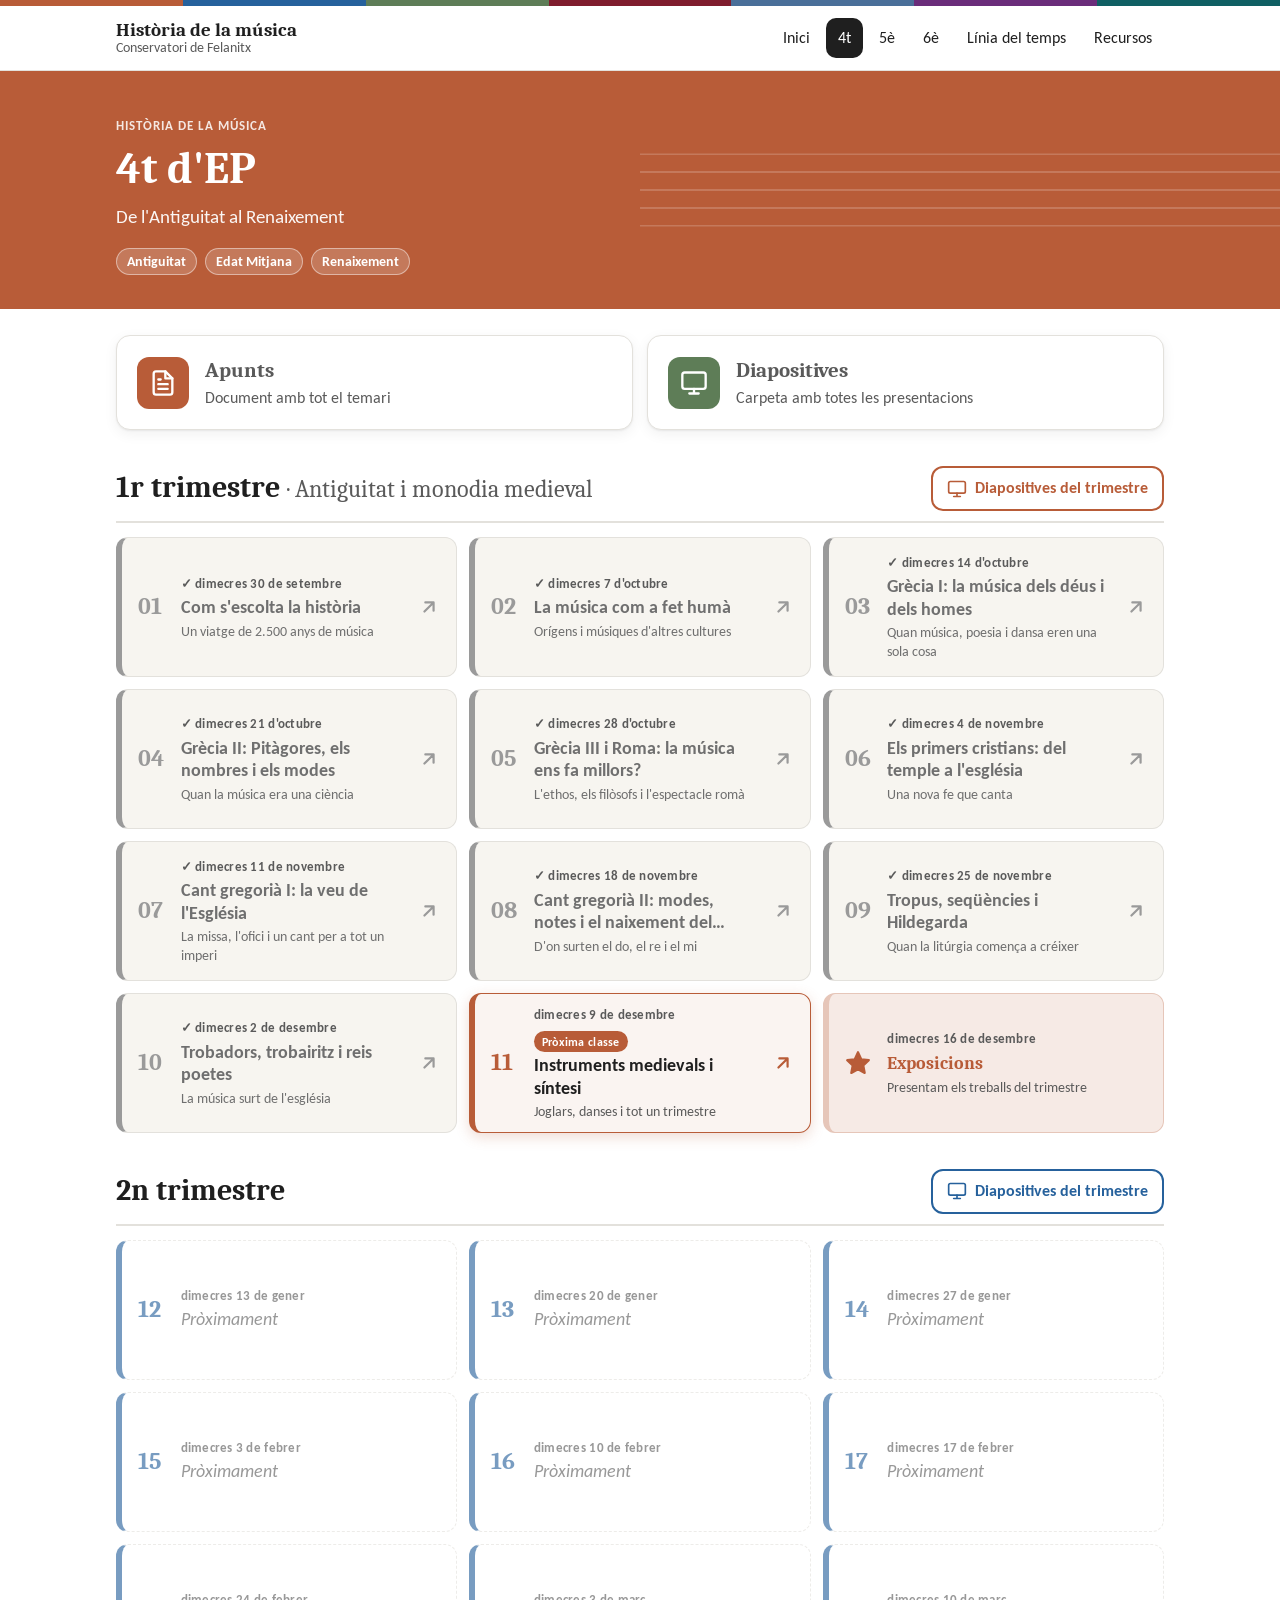
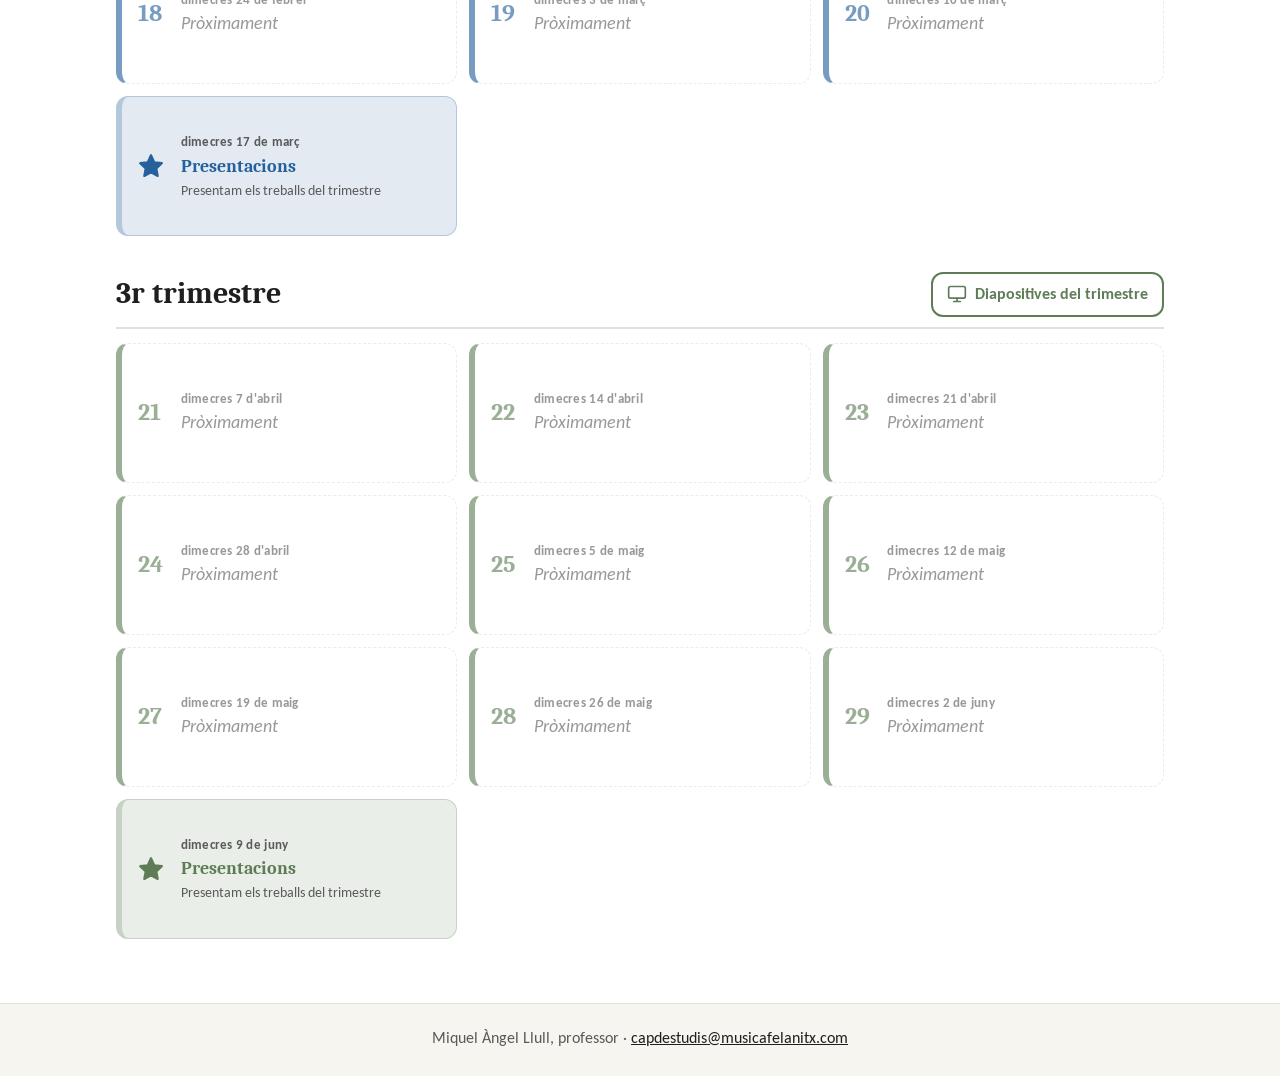
==== 4t.html @ e9e94ba5 "Botons de curs igual d'alts al mòbil i 4t amb anys Co-Authored-By: Claude Opus 5.5 <noreply@anthropi" ====
<!doctype html>
<html lang="ca">
<head>
  <meta charset="utf-8">
  <meta name="viewport" content="width=device-width, initial-scale=1">
  <title>4t · Història de la música</title>
  <meta name="description" content="Història de la música, 4t d'EP: de l'Antiguitat al Renaixement.">
  <link rel="icon" href="data:image/svg+xml,%3Csvg xmlns='http://www.w3.org/2000/svg' viewBox='0 0 100 100'%3E%3Ctext y='.9em' font-size='90'%3E%F0%9F%8E%BC%3C/text%3E%3C/svg%3E">
  <link rel="preconnect" href="https://fonts.googleapis.com">
  <link rel="preconnect" href="https://fonts.gstatic.com" crossorigin>
  <link href="https://fonts.googleapis.com/css2?family=Caladea:wght@400;700&family=Carlito:ital,wght@0,400;0,700;1,400&display=swap" rel="stylesheet">
  <link rel="stylesheet" href="css/estils.css?v=4">
  <script src="js/app.js?v=4" defer></script>
</head>
<body data-pagina="curs" data-curs="4t">

<main id="contingut">
  <section class="cap-curs" id="cap-curs" style="background:var(--introduccio)">
    <div class="contenidor"><h1>&nbsp;</h1></div>
  </section>
  <div class="contenidor" id="sessions-curs"><p class="buit">Carregant…</p></div>
</main>
<noscript><p class="contenidor">Cal activar JavaScript per veure aquesta pàgina.</p></noscript>
</body>
</html>
---- css/estils.css ----
/* ==========================================================
   Història de la música · Conservatori de Felanitx
   Full d'estils comú
   ========================================================== */

:root {
  /* Colors per període (els mateixos que a les presentacions) */
  --introduccio: #474747;   /* gris fosc */
  --antiguitat: #B85C38;    /* terracota */
  --edat-mitjana: #26619C;  /* blau lapislàtzuli */
  --renaixement: #5E7D57;   /* verd sàlvia (to fosc per llegibilitat) */
  --barroc: #7F1D2D;        /* granat */
  --classicisme: #4A6F99;   /* blau Wedgwood */
  --romanticisme: #6A2C7A;  /* porpra */
  --xx-xxi: #0F5F63;        /* verd petroli */

  /* Color de cada curs (el del seu primer període) */
  --curs-4t: var(--antiguitat);
  --curs-5e: var(--barroc);
  --curs-6e: var(--romanticisme);

  /* Base */
  --fons: #ffffff;
  --fons-suau: #f7f5f0;
  --text: #1f1f1f;
  --text-suau: #5a5a5a;
  --linia: #e3e1dc;
  --focus: #26619C;

  --serif: Cambria, Caladea, "Iowan Old Style", Georgia, serif;
  --sans: Calibri, Carlito, "Segoe UI", "Helvetica Neue", Arial, sans-serif;

  --radi: 14px;
  --ombra: 0 1px 2px rgba(0,0,0,.06), 0 4px 14px rgba(0,0,0,.06);
  --ample: 1080px;
}

*, *::before, *::after { box-sizing: border-box; }

html { -webkit-text-size-adjust: 100%; }

body {
  margin: 0;
  background: var(--fons);
  color: var(--text);
  font-family: var(--sans);
  font-size: 1.125rem;
  line-height: 1.55;
  display: flex;
  flex-direction: column;
  min-height: 100vh;
}

main { flex: 1; }

h1, h2, h3, .serif {
  font-family: var(--serif);
  font-weight: 700;
  line-height: 1.2;
  margin: 0 0 .5em;
}
h1 { font-size: clamp(1.9rem, 5vw, 2.8rem); }
h2 { font-size: clamp(1.45rem, 3.6vw, 1.9rem); }
h3 { font-size: 1.2rem; }

p { margin: 0 0 1em; }

a { color: var(--edat-mitjana); }
a:focus-visible, button:focus-visible {
  outline: 3px solid var(--focus);
  outline-offset: 3px;
  border-radius: 6px;
}

img { max-width: 100%; height: auto; }

.contenidor {
  width: 100%;
  max-width: var(--ample);
  margin: 0 auto;
  padding: 0 16px;
}

.salta {
  position: absolute; left: -999px; top: 0;
  background: var(--text); color: #fff; padding: .5em 1em; z-index: 100;
}
.salta:focus { left: 8px; top: 8px; }

/* ---------- Franja de colors dels períodes ---------- */
.franja {
  display: flex;
  height: 6px;
}
.franja span { flex: 1; }

/* ---------- Capçalera ---------- */
.capcalera {
  border-bottom: 1px solid var(--linia);
  background: var(--fons);
  position: sticky;
  top: 0;
  z-index: 20;
}
.capcalera .contenidor {
  display: flex;
  align-items: center;
  justify-content: space-between;
  gap: 12px;
  min-height: 64px;
}
.marca {
  text-decoration: none;
  color: var(--text);
  display: flex;
  flex-direction: column;
  line-height: 1.1;
}
.marca strong { font-family: var(--serif); font-size: 1.2rem; }
.marca small { color: var(--text-suau); font-size: .85rem; }

.boto-menu {
  display: none;
  background: none;
  border: 1px solid var(--linia);
  border-radius: 10px;
  padding: 8px 12px;
  font: inherit;
  font-size: 1rem;
  color: var(--text);
  cursor: pointer;
}

.menu ul {
  list-style: none;
  margin: 0; padding: 0;
  display: flex;
  gap: 4px;
}
.menu a {
  display: block;
  padding: 8px 12px;
  border-radius: 10px;
  text-decoration: none;
  color: var(--text);
  font-size: 1rem;
}
.menu a:hover { background: var(--fons-suau); }
.menu a[aria-current="page"] {
  background: var(--text);
  color: #fff;
}

@media (max-width: 820px) {
  .boto-menu { display: block; }
  .menu {
    display: none;
    position: absolute;
    left: 0; right: 0; top: 100%;
    background: var(--fons);
    border-bottom: 1px solid var(--linia);
    box-shadow: var(--ombra);
  }
  .menu.obert { display: block; }
  .menu ul { flex-direction: column; padding: 8px 16px 16px; }
  .menu a { padding: 14px 12px; font-size: 1.1rem; }
}

/* ---------- Peu ---------- */
.peu {
  margin-top: 64px;
  border-top: 1px solid var(--linia);
  background: var(--fons-suau);
  color: var(--text-suau);
  font-size: 1rem;
}
.peu .contenidor { padding-top: 22px; padding-bottom: 26px; text-align: center; }
.peu a { color: var(--text); overflow-wrap: anywhere; }

/* ---------- Seccions generals ---------- */
.portada { padding: 40px 0 8px; }
.portada .intro { font-size: 1.2rem; color: var(--text-suau); max-width: 62ch; }
.seccio { padding: 28px 0; }
.etiqueta {
  display: inline-block;
  font-size: .8rem;
  text-transform: uppercase;
  letter-spacing: .08em;
  font-weight: 700;
  color: var(--text-suau);
  margin-bottom: 6px;
}

/* ---------- Botons de curs (inici) ---------- */
.cursos {
  display: grid;
  grid-template-columns: repeat(3, 1fr);
  grid-auto-rows: 1fr; /* tots els botons, igual d'alts (també al mòbil) */
  gap: 16px;
}
@media (max-width: 720px) { .cursos { grid-template-columns: 1fr; } }

.boto-curs {
  --color: var(--introduccio);
  position: relative;
  overflow: hidden;
  isolation: isolate;
  display: flex;
  flex-direction: column;
  justify-content: space-between;
  gap: 18px;
  min-height: 220px;
  padding: 22px 22px 20px;
  border-radius: 18px;
  background: var(--color);
  color: #fff;
  text-decoration: none;
  box-shadow: var(--ombra);
  transition: transform .2s ease, box-shadow .2s ease;
}
/* Pentagrama decoratiu */
.boto-curs::before {
  content: "";
  position: absolute;
  inset: 34px -10% auto 38%;
  height: 49px;
  background: repeating-linear-gradient(to bottom, rgba(255,255,255,.22) 0 1.5px, transparent 1.5px 12px);
  z-index: -1;
  transition: transform .4s ease;
}
.boto-curs:hover { transform: translateY(-4px); box-shadow: 0 12px 28px rgba(0,0,0,.18); }
.boto-curs:hover::before { transform: translateX(-12px); }
.boto-curs .num {
  font-family: var(--serif);
  font-size: 4.2rem;
  font-weight: 700;
  line-height: .9;
}
.boto-curs .tema { font-family: var(--serif); font-size: 1.3rem; font-weight: 700; line-height: 1.2; display: block; }
.boto-curs .epoques { display: block; font-size: .95rem; opacity: .9; margin-top: 4px; }
.boto-curs .entra {
  position: absolute;
  top: 20px; right: 20px;
  width: 44px; height: 44px;
  border-radius: 50%;
  display: grid; place-items: center;
  background: rgba(255,255,255,.18);
  transition: background .2s ease, transform .2s ease;
}
.boto-curs:hover .entra { background: rgba(255,255,255,.32); transform: translateX(3px); }
.boto-curs .entra svg { width: 22px; height: 22px; }
@media (max-width: 720px) {
  .boto-curs { min-height: 0; flex-direction: row; align-items: center; justify-content: flex-start; gap: 14px; padding: 18px 68px 18px 18px; }
  .boto-curs .num { font-size: 3rem; min-width: 1.2em; }
  .boto-curs .entra { top: 50%; transform: translateY(-50%); }
  .boto-curs:hover .entra { transform: translate(3px, -50%); }
  .boto-curs::before { inset: 50% -10% auto 55%; transform: translateY(-50%); }
  .boto-curs:hover::before { transform: translate(-12px, -50%); }
}

.curs-4t { --color: var(--curs-4t); }
.curs-5e { --color: var(--curs-5e); }
.curs-6e { --color: var(--curs-6e); }

/* ---------- Obra de la setmana ---------- */
.banda {
  background: var(--fons-suau);
  border-top: 1px solid var(--linia);
  border-bottom: 1px solid var(--linia);
  padding: 44px 0;
  margin: 28px 0;
}
.obra {
  --color: var(--introduccio);
  display: grid;
  grid-template-columns: 1.15fr 1fr;
  gap: 0;
  background: var(--fons);
  border-radius: 20px;
  overflow: hidden;
  box-shadow: 0 2px 4px rgba(0,0,0,.04), 0 12px 32px rgba(0,0,0,.08);
  border-top: 6px solid var(--color);
}
@media (max-width: 820px) { .obra { grid-template-columns: 1fr; } }

.video {
  position: relative;
  aspect-ratio: 16 / 9;
  background: #111;
  align-self: start;
}
@media (min-width: 821px) { .video { aspect-ratio: auto; height: 100%; min-height: 320px; } }
.video img, .video iframe {
  position: absolute; inset: 0;
  width: 100%; height: 100%;
  border: 0;
  object-fit: cover;
}
.video button {
  position: absolute; inset: 0;
  width: 100%;
  border: 0; padding: 0;
  background: transparent;
  cursor: pointer;
}
.video button::after {
  content: "";
  position: absolute; inset: 0;
  background: linear-gradient(to top, rgba(0,0,0,.45), transparent 55%);
}
.video .play {
  position: absolute;
  left: 50%; top: 50%;
  width: 78px; height: 78px;
  margin: -39px 0 0 -39px;
  border-radius: 50%;
  background: var(--color);
  color: #fff;
  display: grid; place-items: center;
  box-shadow: 0 6px 20px rgba(0,0,0,.35);
  z-index: 1;
  transition: transform .2s ease;
}
.video button:hover .play { transform: scale(1.08); }
.video .play svg { width: 32px; height: 32px; margin-left: 5px; }
.video .avis-play {
  position: absolute; left: 16px; bottom: 12px;
  color: #fff; font-weight: 700; font-size: .95rem;
  z-index: 1;
}

.obra .text { padding: 26px 28px 28px; display: flex; flex-direction: column; }
.obra .setmana { color: var(--text-suau); font-size: .95rem; margin-bottom: 6px; }
.obra h3 { font-size: clamp(1.45rem, 3vw, 1.9rem); margin-bottom: .15em; }
.obra .autor { font-size: 1.15rem; margin-bottom: 14px; }
.obra .autor .xip { vertical-align: 2px; margin-left: 4px; }
.sabies {
  background: color-mix(in srgb, var(--color) 8%, #fff);
  border-left: 4px solid var(--color);
  border-radius: 0 12px 12px 0;
  padding: 14px 16px;
  margin-bottom: 18px;
}
.sabies strong {
  display: block;
  font-family: var(--serif);
  color: var(--color);
  font-size: 1.1rem;
  margin-bottom: 2px;
}
.sabies p { margin: 0; }
.obra .accions { margin-top: auto; display: flex; flex-wrap: wrap; gap: 10px; }

/* ---------- Xip de període ---------- */
.xip {
  display: inline-block;
  padding: 2px 10px;
  border-radius: 999px;
  font-size: .85rem;
  font-weight: 700;
  color: #fff;
  background: var(--color, var(--introduccio));
  white-space: nowrap;
}

/* ---------- Botons ---------- */
.boto {
  display: inline-flex;
  align-items: center;
  justify-content: center;
  gap: 8px;
  padding: 12px 20px;
  min-height: 48px;
  border-radius: 12px;
  border: 2px solid var(--color, var(--text));
  background: var(--color, var(--text));
  color: #fff;
  font: inherit;
  font-weight: 700;
  text-decoration: none;
  cursor: pointer;
  transition: filter .15s ease;
}
.boto:hover { filter: brightness(1.12); }
.boto.secundari { background: transparent; color: var(--color, var(--text)); }
.boto.secundari:hover { background: var(--fons-suau); filter: none; }
.boto svg { width: 20px; height: 20px; flex-shrink: 0; }

/* ---------- Pàgina de curs ---------- */
.cap-curs {
  position: relative;
  overflow: hidden;
  isolation: isolate;
  color: #fff;
  padding: 40px 0 34px;
}
/* Pentagrama decoratiu, com als botons de curs */
.cap-curs::before {
  content: "";
  position: absolute;
  top: 50%; right: -5%; width: 55%;
  height: 73px;
  transform: translateY(-50%);
  background: repeating-linear-gradient(to bottom, rgba(255,255,255,.18) 0 1.5px, transparent 1.5px 18px);
  z-index: -1;
}
.cap-curs h1 { margin-bottom: .15em; }
.cap-curs p { font-size: 1.2rem; margin: 0; opacity: .95; }
.cap-curs .periodes { display: flex; flex-wrap: wrap; gap: 8px; margin-top: 16px; }
.cap-curs .xip { background: rgba(255,255,255,.18); border: 1px solid rgba(255,255,255,.45); }

.materials {
  display: grid;
  grid-template-columns: 1fr 1fr;
  gap: 14px;
  margin-top: 26px;
}
@media (max-width: 560px) { .materials { grid-template-columns: 1fr; } }

.material {
  display: flex;
  align-items: center;
  gap: 16px;
  padding: 18px 20px;
  border-radius: var(--radi);
  border: 1px solid var(--linia);
  background: var(--fons);
  box-shadow: var(--ombra);
  text-decoration: none;
  color: var(--text);
  transition: transform .15s ease;
}
.material:hover { transform: translateY(-2px); }
.material .icona {
  width: 52px; height: 52px;
  flex-shrink: 0;
  border-radius: 12px;
  display: grid;
  place-items: center;
  background: var(--color);
  color: #fff;
}
.material .icona svg { width: 28px; height: 28px; }
.material strong { font-family: var(--serif); font-size: 1.3rem; display: block; }
.material span { color: var(--text-suau); font-size: 1rem; }

.trimestre { margin-top: 36px; }
.cap-trimestre {
  display: flex;
  flex-wrap: wrap;
  align-items: center;
  justify-content: space-between;
  gap: 10px;
  padding-bottom: 10px;
  border-bottom: 2px solid var(--linia);
}
.cap-trimestre h2 { margin: 0; }
.boto.petit { padding: 8px 14px; min-height: 42px; font-size: 1rem; }
.sessions {
  list-style: none;
  margin: 14px 0 0;
  padding: 0;
  display: grid;
  grid-template-columns: repeat(auto-fill, minmax(300px, 1fr));
  gap: 12px;
}
@media (max-width: 400px) { .sessions { grid-template-columns: 1fr; } }

.sessio {
  display: flex;
  align-items: center;
  gap: 14px;
  padding: 14px 16px;
  border: 1px solid var(--linia);
  border-left: 6px solid var(--color);
  border-radius: 12px;
  background: var(--fons);
  color: var(--text);
  text-decoration: none;
  min-height: 72px;
}
a.sessio:hover { background: var(--fons-suau); }
.sessio .numero {
  font-family: var(--serif);
  font-weight: 700;
  font-size: 1.5rem;
  color: var(--color);
  min-width: 2.2ch;
}
.sessio .info { flex: 1; min-width: 0; }
.sessio .titol { display: block; font-weight: 700; line-height: 1.25; margin-bottom: 3px; }
.sessio .estat { display: block; font-size: .9rem; line-height: 1.3; color: var(--text-suau); }
.sessio .fletxa { color: var(--color); flex-shrink: 0; }
.sessio .fletxa svg { width: 22px; height: 22px; display: block; }
.sessio.pendent { opacity: .62; border-style: dashed; border-left-style: solid; }

.buit {
  color: var(--text-suau);
  font-style: italic;
  margin-top: 10px;
}

/* ---------- Recursos ---------- */
.grup-recursos { padding: 40px 0; }
.grup-recursos:nth-child(even) {
  background: var(--fons-suau);
  border-top: 1px solid var(--linia);
  border-bottom: 1px solid var(--linia);
}
.grup-recursos:last-child { margin-bottom: -64px; }
.grup-recursos .titol-seccio .avis { vertical-align: middle; }

/* Llibres */
.targeta.llibre { border-left: 5px solid var(--barroc); }
.targeta.llibre .autor-llibre { color: var(--text); font-weight: 700; }
.targeta.llibre .detalls { font-size: .9rem; }
.targeta.llibre .avis { align-self: flex-start; margin: 6px 0 0; }
.avis {
  display: inline-block;
  margin-left: 6px;
  padding: 2px 10px;
  border-radius: 999px;
  background: #fff4d6;
  color: #6b4b00;
  border: 1px solid #f0d58a;
  font-family: var(--sans);
  font-size: .85rem;
  font-weight: 700;
  vertical-align: middle;
}

.targetes {
  display: grid;
  grid-template-columns: repeat(auto-fill, minmax(260px, 1fr));
  gap: 14px;
}
.targeta {
  display: flex;
  flex-direction: column;
  gap: 6px;
  padding: 18px 20px;
  border: 1px solid var(--linia);
  border-radius: var(--radi);
  background: var(--fons);
  color: var(--text);
  text-decoration: none;
  box-shadow: var(--ombra);
}
a.targeta:hover { border-color: #c9c6be; }
.targeta strong { font-family: var(--serif); font-size: 1.2rem; }
.targeta span { color: var(--text-suau); font-size: 1rem; }
.targeta .miniatura {
  width: calc(100% + 40px);
  max-width: none;
  margin: -18px -20px 8px;
  aspect-ratio: 16 / 9;
  object-fit: cover;
  border-radius: var(--radi) var(--radi) 0 0;
  background: var(--fons-suau);
}
.targeta { overflow: hidden; }
.targeta.pendent { box-shadow: none; border-style: dashed; color: var(--text-suau); }

.spotify {
  display: grid;
  grid-template-columns: repeat(auto-fill, minmax(300px, 1fr));
  gap: 14px;
}
.spotify figure { margin: 0; }
.spotify figcaption { font-weight: 700; margin-bottom: 6px; }
.spotify figcaption span { display: block; font-weight: 400; color: var(--text-suau); font-size: 1rem; }
.spotify iframe { width: 100%; height: 352px; border: 0; border-radius: 12px; background: var(--fons-suau); }

/* ---------- Línia del temps ---------- */
.linia {
  margin-top: 24px;
}
.pista {
  display: flex;
  gap: 4px;
  list-style: none;
  margin: 0;
  padding: 0;
}
.pista li { flex: 1; min-width: 0; }
.periode {
  width: 100%;
  min-height: 110px;
  padding: 14px 10px;
  border: 0;
  border-radius: 10px;
  background: var(--color);
  color: #fff;
  font: inherit;
  text-align: left;
  cursor: pointer;
  display: flex;
  flex-direction: column;
  justify-content: space-between;
  gap: 8px;
  opacity: .72;
  transition: opacity .15s ease, transform .15s ease;
}
.periode:hover { opacity: .9; }
.periode[aria-selected="true"] { opacity: 1; transform: translateY(-4px); box-shadow: 0 6px 16px rgba(0,0,0,.18); }
.periode .nom { font-family: var(--serif); font-weight: 700; font-size: 1.05rem; line-height: 1.15; overflow-wrap: anywhere; }
.periode .dates { font-size: .85rem; opacity: .95; }

.detall {
  scroll-margin-top: 84px;
  margin-top: 18px;
  padding: 24px;
  border-radius: var(--radi);
  border: 1px solid var(--linia);
  border-top: 8px solid var(--color);
  box-shadow: var(--ombra);
}
.detall h2 { color: var(--color); margin-bottom: .1em; }
.detall .dates { color: var(--text-suau); font-size: 1.05rem; margin-bottom: 14px; }
.detall .columnes {
  display: grid;
  grid-template-columns: repeat(auto-fit, minmax(220px, 1fr));
  gap: 18px;
  margin-top: 8px;
}
.detall h3 { font-size: 1.05rem; color: var(--color); margin-bottom: .3em; }
.detall ul { margin: 0; padding-left: 1.2em; }
.detall ul.noms { columns: 2 13em; column-gap: 1.6em; }
.detall ul.noms li { break-inside: avoid; }
.detall .peu-detall { margin-top: 18px; display: flex; flex-wrap: wrap; gap: 10px; align-items: center; }
.navega { display: flex; justify-content: space-between; gap: 10px; margin-top: 14px; }

@media (max-width: 720px) {
  .pista { flex-direction: column; gap: 6px; }
  .periode {
    min-height: 0;
    flex-direction: row;
    align-items: center;
    padding: 14px 16px;
  }
  .periode[aria-selected="true"] { transform: translateX(6px); }
  .detall { padding: 20px 18px; }
}

/* ---------- Enllaç destacat a la línia del temps (inici) ---------- */
.mini-linia {
  display: flex;
  border-radius: 12px;
  overflow: hidden;
  text-decoration: none;
  box-shadow: var(--ombra);
}
.mini-linia span {
  flex: 1;
  min-height: 58px;
  display: grid;
  place-items: center;
  color: #fff;
  font-size: .8rem;
  font-weight: 700;
  padding: 4px;
  text-align: center;
  line-height: 1.1;
}
@media (max-width: 560px) { .mini-linia span { font-size: 0; min-height: 36px; } }

.dues-col {
  display: grid;
  grid-template-columns: 1fr 1fr;
  gap: 14px;
}
@media (max-width: 720px) { .dues-col { grid-template-columns: 1fr; } }

@media (prefers-reduced-motion: reduce) {
  * { transition: none !important; }
}

/* ---------- Portada ---------- */
.portada-inici { padding: 44px 0 20px; }
.portada-inici .contenidor {
  display: grid;
  grid-template-columns: 1fr;
}
@media (max-width: 820px) { .portada-inici .contenidor { grid-template-columns: 1fr; gap: 12px; } }
.portada-inici h1 { font-size: clamp(2.2rem, 6vw, 3.4rem); }
.portada-inici h1 em { font-style: normal; color: var(--barroc); }
.portada-inici .intro { font-size: 1.2rem; color: var(--text-suau); max-width: 62ch; }

/* ---------- Títols de secció ---------- */
.titol-seccio { margin-bottom: 18px; }
.titol-seccio h2 { margin-bottom: 0; }
.titol-seccio h2::after {
  content: "";
  display: block;
  width: 56px; height: 4px;
  margin-top: 10px;
  border-radius: 2px;
  background: linear-gradient(90deg, var(--antiguitat) 0 14%, var(--edat-mitjana) 14% 28%, var(--renaixement) 28% 42%, var(--barroc) 42% 57%, var(--classicisme) 57% 71%, var(--romanticisme) 71% 85%, var(--xx-xxi) 85%);
}
.titol-seccio p { color: var(--text-suau); margin: 10px 0 0; }

/* ---------- Dreceres ---------- */
.dreceres { display: grid; grid-template-columns: 1fr 1fr; gap: 16px; }
@media (max-width: 720px) { .dreceres { grid-template-columns: 1fr; } }
.drecera {
  display: flex; flex-direction: column; gap: 6px;
  padding: 22px;
  border-radius: 18px;
  border: 1px solid var(--linia);
  background: var(--fons);
  color: var(--text);
  text-decoration: none;
  box-shadow: var(--ombra);
  transition: transform .2s ease;
}
.drecera:hover { transform: translateY(-3px); }
.drecera strong { font-family: var(--serif); font-size: 1.35rem; }
.drecera > span { color: var(--text-suau); }
.drecera .mini-linia { box-shadow: none; margin-top: 10px; border-radius: 8px; }
.drecera .mini-linia span { min-height: 14px; font-size: 0; }
.drecera .icones { display: flex; gap: 8px; margin-top: 10px; flex-wrap: wrap; }
.drecera .icones span {
  font-size: .85rem; font-weight: 700;
  padding: 4px 10px; border-radius: 999px;
  background: var(--fons-suau); color: var(--text);
}

.tema-trimestre { font-weight: 400; color: var(--text-suau); font-size: .8em; }
.ocult { position: absolute; width: 1px; height: 1px; overflow: hidden; clip: rect(0 0 0 0); white-space: nowrap; }

/* ---------- Estat de les sessions segons la data ---------- */
.sessio .quan {
  display: flex; flex-wrap: wrap; align-items: center; gap: 6px;
  font-size: .82rem; font-weight: 700; letter-spacing: .02em;
  color: var(--text-suau);
  margin-bottom: 2px;
}
.marca-proxima {
  padding: 1px 8px;
  border-radius: 999px;
  background: var(--color);
  color: #fff;
  font-size: .78rem;
}
.sessio.proxima {
  background: color-mix(in srgb, var(--color) 7%, #fff);
  border-color: var(--color);
  box-shadow: 0 4px 14px color-mix(in srgb, var(--color) 22%, transparent);
}
/* Sessions ja fetes: en gris, però es poden continuar obrint */
.sessio.feta { background: var(--fons-suau); }
.sessio.feta .titol, .sessio.feta .estat { color: #6f6f6f; }
.sessio.pendent .titol { color: var(--text-suau); font-weight: 400; font-style: italic; }
.sessio.activitat { border-left-style: solid; }
.icona-activitat svg { width: 26px; height: 26px; display: block; }

/* ---------- Totes les targetes de sessió, igual de grans ---------- */
.sessions > li { display: flex; }
.sessions .sessio { width: 100%; height: 140px; }
.sessio .titol, .sessio .estat {
  display: -webkit-box;
  -webkit-box-orient: vertical;
  -webkit-line-clamp: 2;
  overflow: hidden;
}

/* ---------- Dies d'exposicions i presentacions ---------- */
.sessio.activitat {
  background: color-mix(in srgb, var(--color) 13%, #fff);
  border-color: color-mix(in srgb, var(--color) 35%, #fff);
}
.sessio.activitat .titol { color: var(--color); font-family: var(--serif); font-size: 1.15rem; }
.sessio.activitat .icona-activitat svg { fill: currentColor; }
.sessio.activitat.feta { background: var(--fons-suau); border-color: var(--linia); }
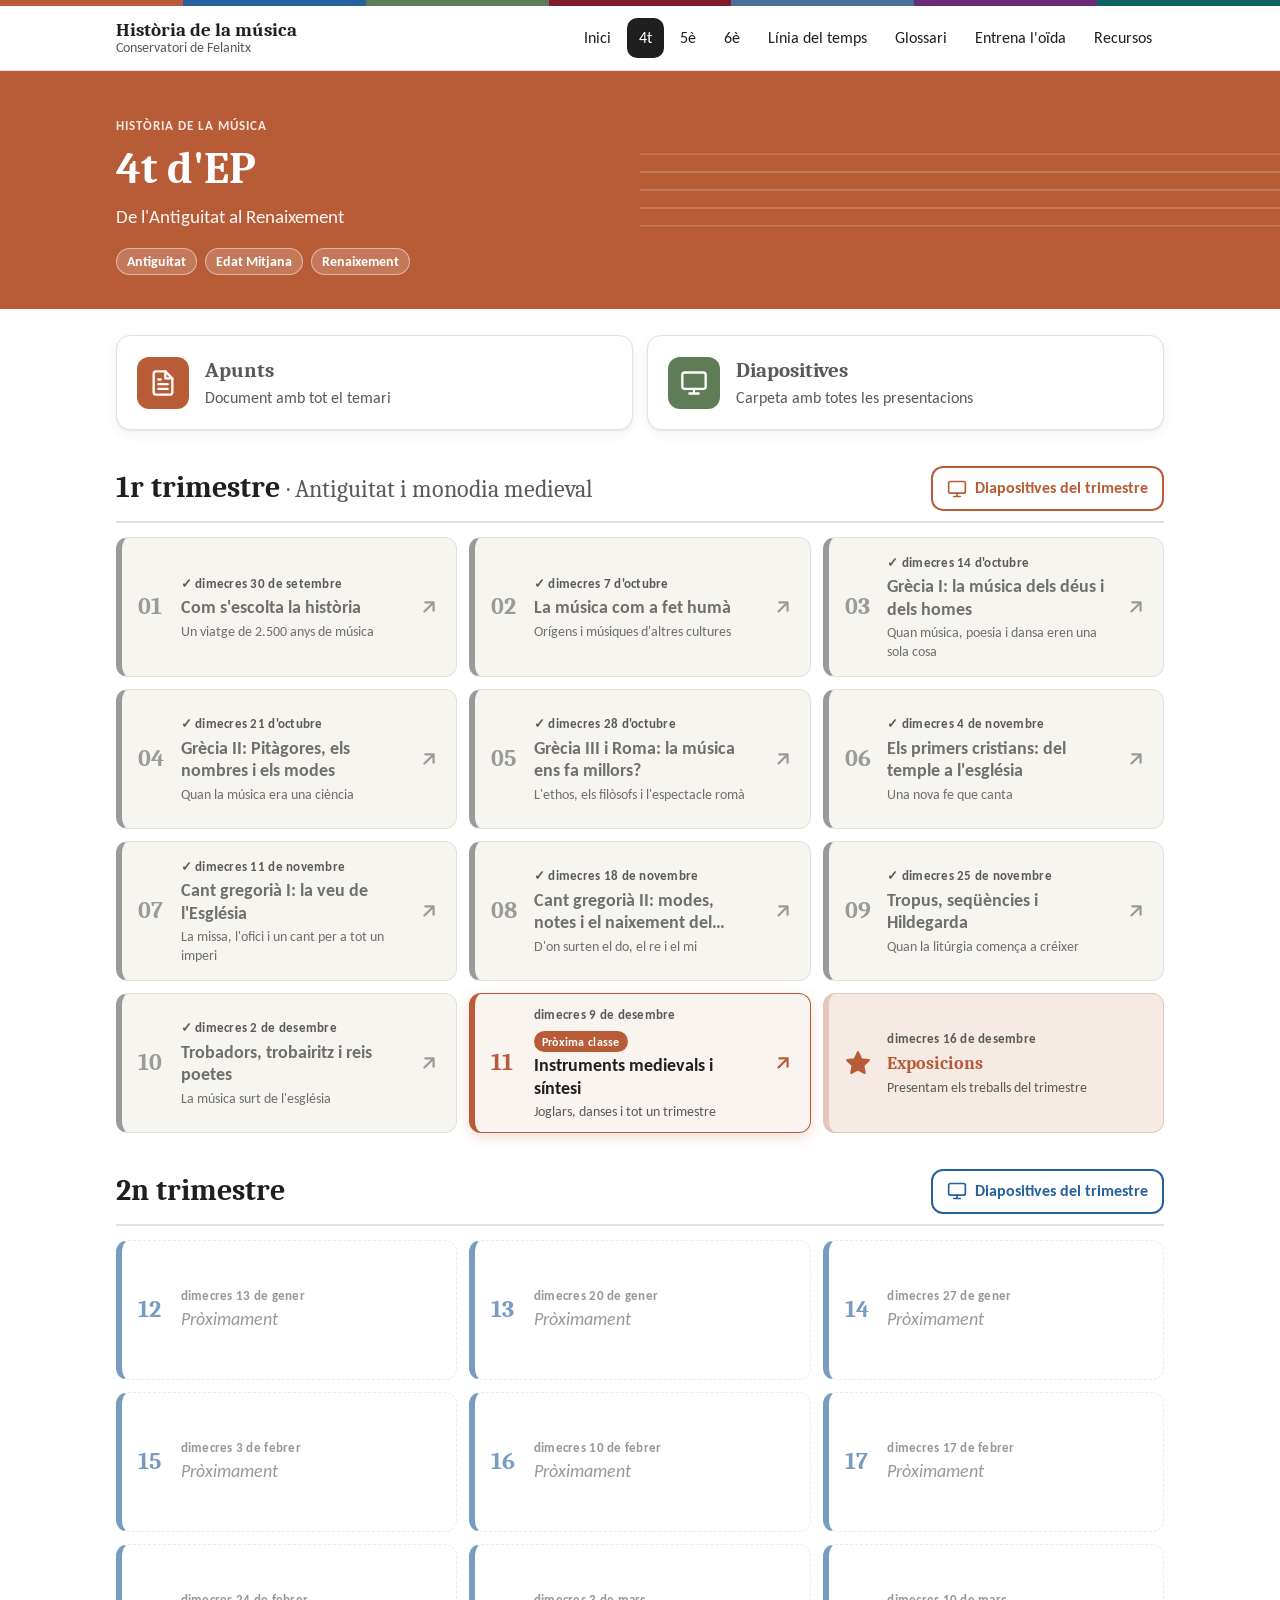
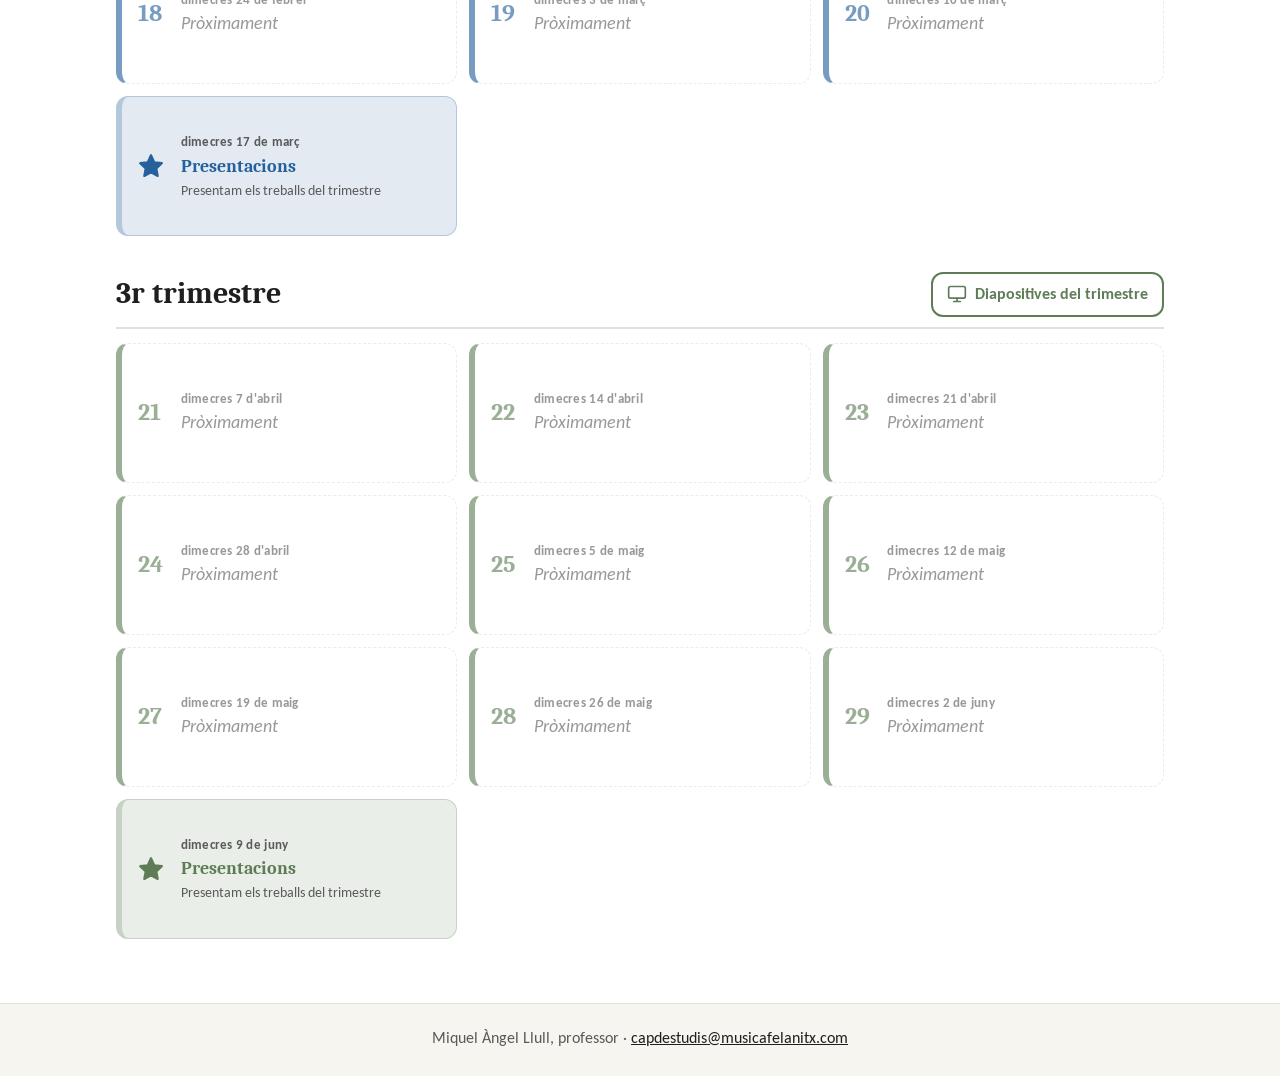
==== commit bc02e2fd: "Glossari i entrenament d'audicions Co-Authored-By: Claude Opus 5.5 <noreply@anthropic.com>" ====
--- a/4t.html
+++ b/4t.html
@@ -5,12 +5,16 @@
   <meta name="viewport" content="width=device-width, initial-scale=1">
   <title>4t · Història de la música</title>
   <meta name="description" content="Història de la música, 4t d'EP: de l'Antiguitat al Renaixement.">
-  <link rel="icon" href="data:image/svg+xml,%3Csvg xmlns='http://www.w3.org/2000/svg' viewBox='0 0 100 100'%3E%3Ctext y='.9em' font-size='90'%3E%F0%9F%8E%BC%3C/text%3E%3C/svg%3E">
+  <link rel="icon" href="icones/favicon-32.png" type="image/png">
+  <link rel="apple-touch-icon" href="icones/apple-touch-icon.png">
+  <link rel="manifest" href="manifest.webmanifest">
+  <meta name="theme-color" content="#ffffff">
+  <meta name="apple-mobile-web-app-title" content="Història Música">
   <link rel="preconnect" href="https://fonts.googleapis.com">
   <link rel="preconnect" href="https://fonts.gstatic.com" crossorigin>
   <link href="https://fonts.googleapis.com/css2?family=Caladea:wght@400;700&family=Carlito:ital,wght@0,400;0,700;1,400&display=swap" rel="stylesheet">
-  <link rel="stylesheet" href="css/estils.css?v=4">
-  <script src="js/app.js?v=4" defer></script>
+  <link rel="stylesheet" href="css/estils.css?v=8">
+  <script src="js/app.js?v=8" defer></script>
 </head>
 <body data-pagina="curs" data-curs="4t">
 
--- a/css/estils.css
+++ b/css/estils.css
@@ -37,6 +37,9 @@
 
 *, *::before, *::after { box-sizing: border-box; }
 
+/* Tot el que porta l'atribut hidden ha de quedar amagat, encara que tengui un display propi */
+[hidden] { display: none !important; }
+
 html { -webkit-text-size-adjust: 100%; }
 
 body {
@@ -151,7 +154,7 @@
   color: #fff;
 }
 
-@media (max-width: 820px) {
+@media (max-width: 960px) {
   .boto-menu { display: block; }
   .menu {
     display: none;
@@ -772,3 +775,190 @@
 .sessio.activitat .titol { color: var(--color); font-family: var(--serif); font-size: 1.15rem; }
 .sessio.activitat .icona-activitat svg { fill: currentColor; }
 .sessio.activitat.feta { background: var(--fons-suau); border-color: var(--linia); }
+
+/* ---------- Botó i instruccions per instal·lar l'app ---------- */
+.boto.instal-la { margin-top: 4px; }
+.dialeg-ios {
+  width: min(420px, calc(100% - 32px));
+  border: 0;
+  border-radius: 18px;
+  padding: 24px 22px 20px;
+  box-shadow: 0 20px 50px rgba(0,0,0,.25);
+  color: var(--text);
+  font-family: var(--sans);
+}
+.dialeg-ios::backdrop { background: rgba(0,0,0,.45); }
+.dialeg-ios h2 { font-size: 1.35rem; }
+.dialeg-ios ol { padding-left: 1.3em; margin: 0 0 18px; }
+.dialeg-ios li { margin-bottom: 10px; }
+.dialeg-ios svg { width: 20px; height: 20px; vertical-align: -4px; color: #0a84ff; }
+.dialeg-ios form { text-align: right; }
+
+/* ---------- Glossari ---------- */
+.filtres-glossari { margin-top: 24px; display: flex; flex-direction: column; gap: 14px; }
+.cercador {
+  display: flex; align-items: center; gap: 10px;
+  max-width: 520px;
+  padding: 0 14px;
+  border: 1px solid #cfcbc2;
+  border-radius: 12px;
+  background: var(--fons);
+}
+.cercador:focus-within { border-color: var(--focus); box-shadow: 0 0 0 3px color-mix(in srgb, var(--focus) 20%, transparent); }
+.cercador svg { width: 20px; height: 20px; color: var(--text-suau); flex-shrink: 0; }
+.cercador input {
+  flex: 1; min-width: 0;
+  border: 0; outline: 0;
+  padding: 13px 0;
+  font: inherit; font-size: 1.05rem;
+  background: transparent; color: var(--text);
+}
+.xips-filtre { display: flex; flex-wrap: wrap; gap: 8px; }
+.xip-filtre {
+  --color: var(--text);
+  padding: 7px 14px;
+  border-radius: 999px;
+  border: 1.5px solid color-mix(in srgb, var(--color) 45%, #fff);
+  background: var(--fons);
+  color: var(--color);
+  font: inherit; font-size: .95rem; font-weight: 700;
+  cursor: pointer;
+}
+.xip-filtre[aria-pressed="true"] { background: var(--color); border-color: var(--color); color: #fff; }
+.recompte { color: var(--text-suau); font-size: .95rem; margin: 18px 0 10px; }
+.glossari {
+  display: grid;
+  grid-template-columns: repeat(auto-fill, minmax(320px, 1fr));
+  gap: 14px;
+}
+@media (max-width: 400px) { .glossari { grid-template-columns: 1fr; } }
+.terme {
+  display: flex; flex-direction: column;
+  padding: 18px 20px;
+  border: 1px solid var(--linia);
+  border-top: 4px solid var(--color);
+  border-radius: var(--radi);
+  background: var(--fons);
+  box-shadow: var(--ombra);
+}
+.terme header { display: flex; justify-content: space-between; align-items: flex-start; gap: 10px; margin-bottom: 8px; }
+.terme h2 { font-size: 1.3rem; margin: 0; color: var(--color); }
+.terme .xip { background: var(--color); flex-shrink: 0; font-size: .78rem; }
+.terme p { margin: 0 0 14px; font-size: 1.02rem; }
+.exemple {
+  margin-top: auto;
+  display: flex; align-items: flex-start; gap: 10px;
+  padding: 10px 12px;
+  border-radius: 10px;
+  background: color-mix(in srgb, var(--color) 8%, #fff);
+  color: var(--text);
+  text-decoration: none;
+  font-size: .95rem;
+  line-height: 1.35;
+}
+.exemple:hover { background: color-mix(in srgb, var(--color) 15%, #fff); }
+.exemple svg { width: 20px; height: 20px; color: var(--color); flex-shrink: 0; margin-top: 1px; }
+.exemple strong { display: block; color: var(--color); }
+
+/* ---------- Entrena l'oïda ---------- */
+.joc {
+  margin-top: 26px;
+  max-width: 760px;
+  padding: 26px;
+  border: 1px solid var(--linia);
+  border-radius: 20px;
+  background: var(--fons);
+  box-shadow: 0 2px 4px rgba(0,0,0,.04), 0 12px 32px rgba(0,0,0,.08);
+}
+@media (max-width: 560px) { .joc { padding: 20px 16px; } }
+.joc fieldset { border: 0; padding: 0; margin: 0 0 20px; }
+.joc legend { font-family: var(--serif); font-weight: 700; font-size: 1.2rem; margin-bottom: 10px; }
+.opcions-config { display: flex; flex-wrap: wrap; gap: 8px; }
+.opcions-config label { cursor: pointer; }
+.opcions-config input { position: absolute; opacity: 0; pointer-events: none; }
+.opcions-config span {
+  display: inline-block;
+  padding: 10px 18px;
+  border-radius: 999px;
+  border: 1.5px solid #cfcbc2;
+  font-weight: 700;
+}
+.opcions-config input:checked + span { background: var(--text); border-color: var(--text); color: #fff; }
+.opcions-config input:focus-visible + span { outline: 3px solid var(--focus); outline-offset: 2px; }
+.boto.gran { padding: 14px 30px; font-size: 1.1rem; }
+
+.joc-capcalera { display: flex; justify-content: space-between; color: var(--text-suau); font-weight: 700; font-size: .95rem; }
+.barra { height: 6px; background: var(--fons-suau); border-radius: 3px; margin: 8px 0 22px; overflow: hidden; }
+.barra span { display: block; height: 100%; width: 0; background: linear-gradient(90deg, var(--antiguitat), var(--edat-mitjana), var(--renaixement), var(--barroc), var(--classicisme), var(--romanticisme), var(--xx-xxi)); transition: width .3s ease; }
+
+.reproductor { display: flex; align-items: center; gap: 18px; margin-bottom: 22px; }
+.play-gran {
+  width: 76px; height: 76px; flex-shrink: 0;
+  border-radius: 50%; border: 0;
+  background: var(--text); color: #fff;
+  display: grid; place-items: center;
+  cursor: pointer;
+  transition: transform .15s ease;
+}
+.play-gran:hover { transform: scale(1.05); }
+.play-gran svg { width: 30px; height: 30px; }
+.play-gran .i-play { margin-left: 4px; }
+.play-gran .i-pausa, .play-gran.sona .i-play { display: none; }
+.play-gran.sona .i-pausa { display: block; }
+.play-gran.sona { animation: batec 1.2s ease-in-out infinite; }
+@keyframes batec { 50% { box-shadow: 0 0 0 10px rgba(0,0,0,.08); } }
+@media (prefers-reduced-motion: reduce) { .play-gran.sona { animation: none; } }
+.reproductor-text strong { font-size: 1.15rem; display: block; }
+.temps { color: var(--text-suau); font-variant-numeric: tabular-nums; }
+
+.enunciat { font-family: var(--serif); font-size: 1.35rem; font-weight: 700; margin-bottom: 12px; }
+.respostes { display: grid; grid-template-columns: repeat(auto-fill, minmax(200px, 1fr)); gap: 10px; }
+.resposta {
+  --color: var(--text);
+  min-height: 52px;
+  padding: 10px 14px;
+  border-radius: 12px;
+  border: 1.5px solid #cfcbc2;
+  background: var(--fons);
+  color: var(--text);
+  font: inherit; font-weight: 700; text-align: left;
+  cursor: pointer;
+}
+.resposta:hover:not(:disabled) { border-color: var(--text); }
+.resposta.de-periode { border-left: 6px solid var(--color); }
+.resposta:disabled { cursor: default; opacity: .55; }
+.resposta.correcta { opacity: 1; background: #e6f4ea; border-color: #2e7d4f; color: #1d5a37; }
+.resposta.incorrecta { opacity: 1; background: #fbe9e7; border-color: #c0392b; color: #8e2a20; }
+
+.solucio {
+  margin-top: 20px;
+  padding: 18px 20px;
+  border-radius: 14px;
+  background: color-mix(in srgb, var(--color) 7%, #fff);
+  border-left: 5px solid var(--color);
+}
+.solucio .veredicte { font-weight: 700; margin-bottom: 6px; }
+.solucio .veredicte.be { color: #2e7d4f; }
+.solucio .veredicte.malament { color: #c0392b; }
+.solucio h3 { font-size: 1.35rem; margin-bottom: 2px; color: var(--color); }
+.solucio .xip { background: var(--color); vertical-align: 2px; margin-left: 4px; }
+.solucio .autor, .solucio .genere { margin-bottom: 4px; }
+.solucio .credit { font-size: .85rem; color: var(--text-suau); margin: 8px 0 0; }
+#joc-seguent { margin-top: 16px; }
+
+.joc-final { text-align: center; }
+.joc-final .nota { font-family: var(--serif); font-size: 4rem; font-weight: 700; line-height: 1; margin-bottom: 4px; }
+.joc-final .nota span { font-size: 2rem; color: var(--text-suau); }
+.joc-final .missatge { font-size: 1.2rem; margin-bottom: 18px; }
+.repas { list-style: none; padding: 0; margin: 0 0 22px; text-align: left; }
+.repas li { display: flex; gap: 10px; padding: 8px 0; border-bottom: 1px solid var(--linia); font-size: .98rem; }
+.repas li > span:first-child { font-weight: 700; width: 1.2em; flex-shrink: 0; }
+.repas li.be > span:first-child { color: #2e7d4f; }
+.repas li.malament > span:first-child { color: #c0392b; }
+.repas em { color: var(--text-suau); }
+.accions-final { display: flex; justify-content: center; flex-wrap: wrap; gap: 10px; }
+
+.credits { margin-top: 32px; color: var(--text-suau); font-size: .95rem; max-width: 760px; }
+.credits summary { cursor: pointer; font-weight: 700; }
+.credits ul { padding-left: 1.2em; }
+.credits li { margin-bottom: 4px; }
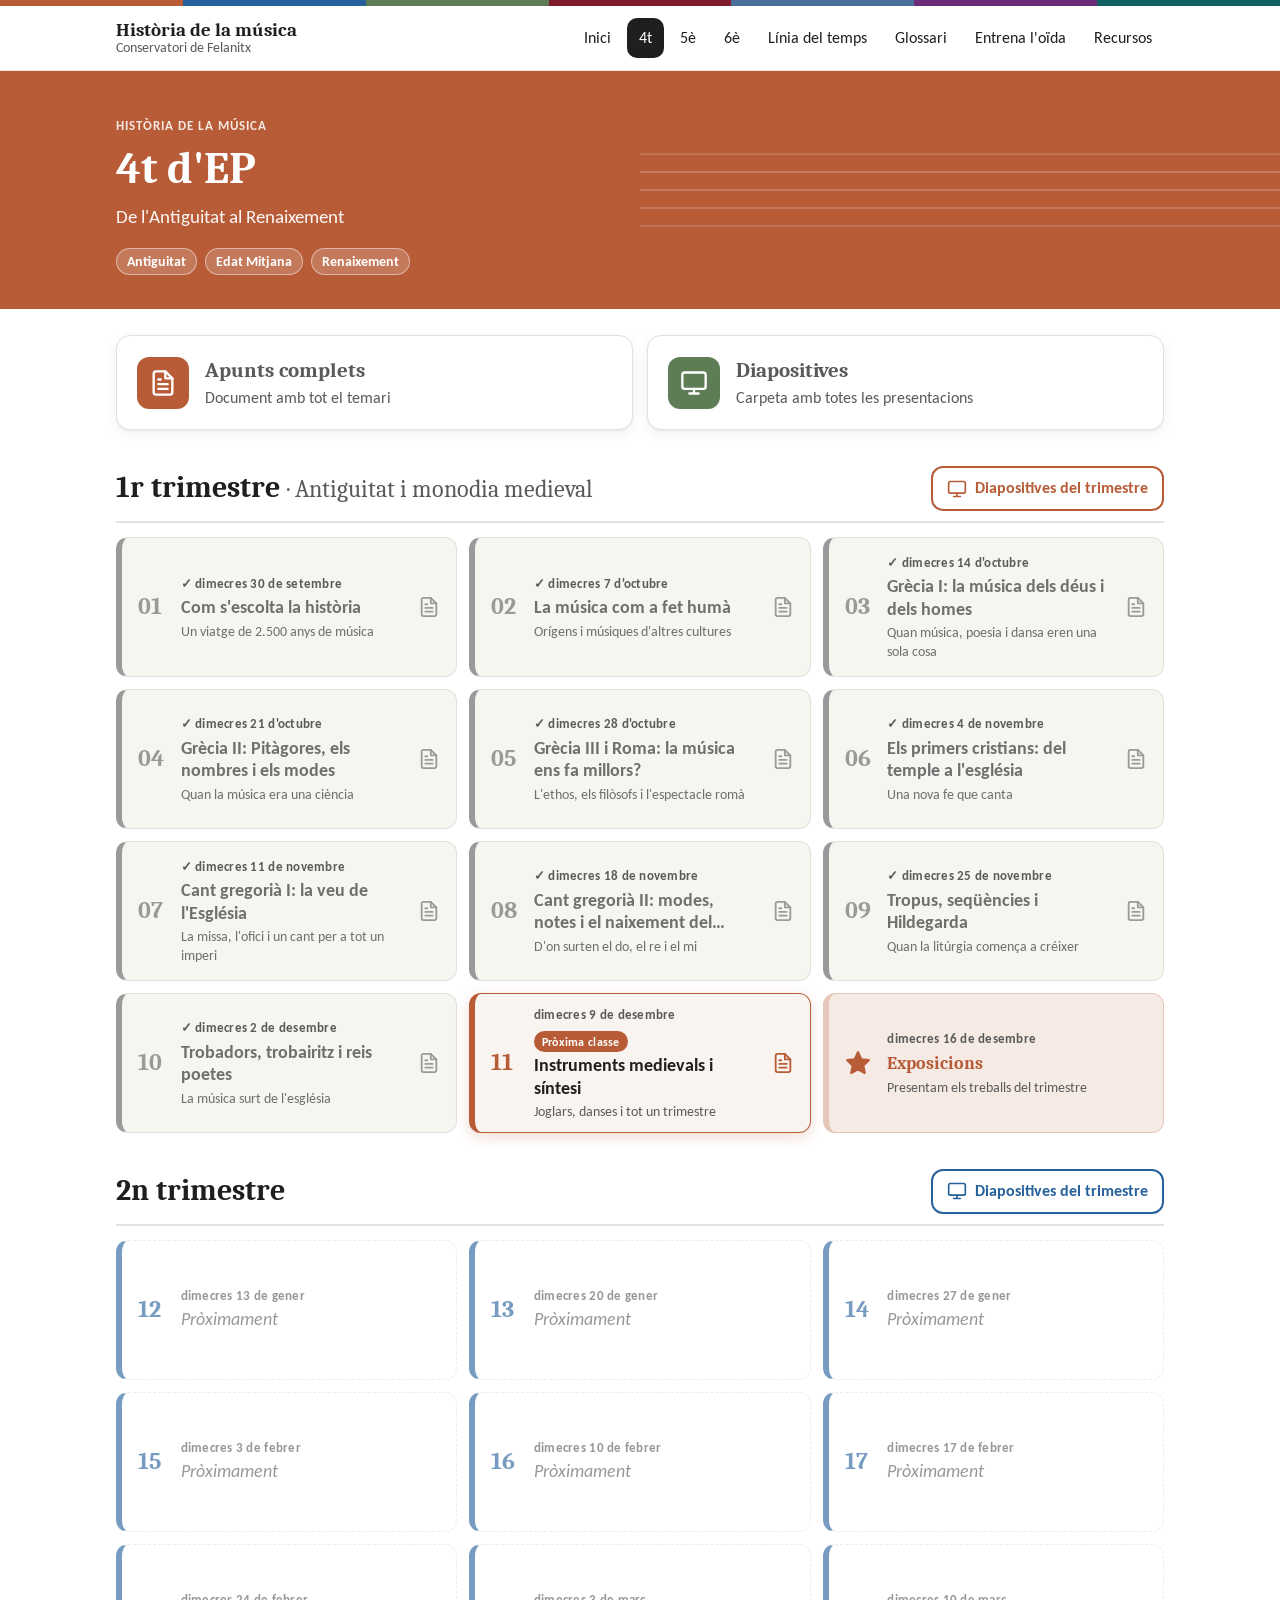
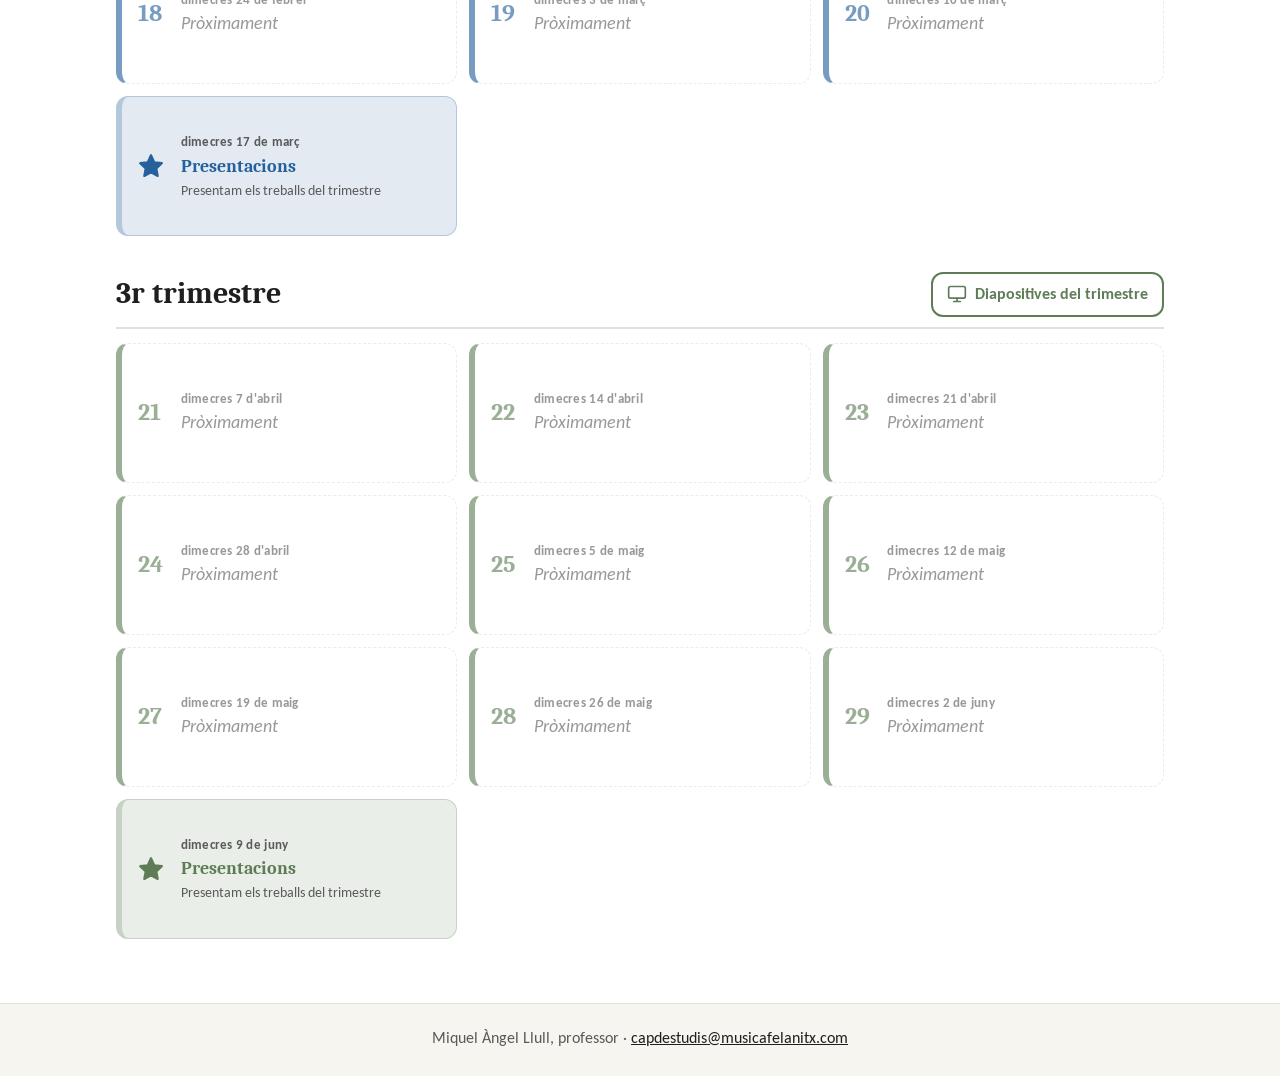
==== commit 18e9fb74: "Apunts del 1r trimestre a la web i menú del mòbil nou Co-Authored-By: Claude Opus 5.5 <noreply@anthr" ====
--- a/4t.html
+++ b/4t.html
@@ -13,8 +13,8 @@
   <link rel="preconnect" href="https://fonts.googleapis.com">
   <link rel="preconnect" href="https://fonts.gstatic.com" crossorigin>
   <link href="https://fonts.googleapis.com/css2?family=Caladea:wght@400;700&family=Carlito:ital,wght@0,400;0,700;1,400&display=swap" rel="stylesheet">
-  <link rel="stylesheet" href="css/estils.css?v=8">
-  <script src="js/app.js?v=8" defer></script>
+  <link rel="stylesheet" href="css/estils.css?v=10">
+  <script src="js/app.js?v=10" defer></script>
 </head>
 <body data-pagina="curs" data-curs="4t">
 
--- a/css/estils.css
+++ b/css/estils.css
@@ -124,22 +124,32 @@
 
 .boto-menu {
   display: none;
-  background: none;
+  width: 46px; height: 46px;
   border: 1px solid var(--linia);
-  border-radius: 10px;
-  padding: 8px 12px;
-  font: inherit;
-  font-size: 1rem;
+  border-radius: 12px;
+  background: var(--fons);
   color: var(--text);
   cursor: pointer;
-}
-
-.menu ul {
-  list-style: none;
-  margin: 0; padding: 0;
-  display: flex;
-  gap: 4px;
-}
+  place-items: center;
+}
+.hamburguesa { position: relative; width: 20px; height: 14px; display: block; }
+.hamburguesa span {
+  position: absolute; left: 0; right: 0;
+  height: 2px; border-radius: 2px;
+  background: currentColor;
+  transition: transform .25s ease, opacity .2s ease, top .25s ease;
+}
+.hamburguesa span:nth-child(1) { top: 0; }
+.hamburguesa span:nth-child(2) { top: 6px; }
+.hamburguesa span:nth-child(3) { top: 12px; }
+.boto-menu[aria-expanded="true"] .hamburguesa span:nth-child(1) { top: 6px; transform: rotate(45deg); }
+.boto-menu[aria-expanded="true"] .hamburguesa span:nth-child(2) { opacity: 0; }
+.boto-menu[aria-expanded="true"] .hamburguesa span:nth-child(3) { top: 6px; transform: rotate(-45deg); }
+
+/* Menú d'escriptori: una sola fila */
+.menu { display: flex; align-items: center; gap: 4px; }
+.menu-grup ul { list-style: none; margin: 0; padding: 0; display: flex; gap: 4px; }
+.menu-etiqueta, .menu-peu, .menu small, .menu-icona { display: none; }
 .menu a {
   display: block;
   padding: 8px 12px;
@@ -147,27 +157,96 @@
   text-decoration: none;
   color: var(--text);
   font-size: 1rem;
+  white-space: nowrap;
 }
 .menu a:hover { background: var(--fons-suau); }
-.menu a[aria-current="page"] {
-  background: var(--text);
-  color: #fff;
-}
-
+.menu a[aria-current="page"] { background: var(--text); color: #fff; }
+.fons-menu { display: none; }
+
+/* Menú del mòbil: un panell amb els cursos en color i la resta amb icona */
 @media (max-width: 960px) {
-  .boto-menu { display: block; }
+  .boto-menu { display: grid; }
   .menu {
     display: none;
-    position: absolute;
-    left: 0; right: 0; top: 100%;
+    position: fixed;
+    left: 0; right: 0;
+    top: var(--alt-capcalera, 71px);
+    max-height: calc(100dvh - var(--alt-capcalera, 71px));
+    overflow-y: auto;
+    flex-direction: column;
+    align-items: stretch;
+    gap: 0;
+    padding: 18px 16px 22px;
     background: var(--fons);
-    border-bottom: 1px solid var(--linia);
-    box-shadow: var(--ombra);
+    border-top: 1px solid var(--linia);
+    box-shadow: 0 18px 40px rgba(0,0,0,.18);
+    border-radius: 0 0 20px 20px;
+    z-index: 30;
   }
-  .menu.obert { display: block; }
-  .menu ul { flex-direction: column; padding: 8px 16px 16px; }
-  .menu a { padding: 14px 12px; font-size: 1.1rem; }
-}
+  .menu.obert { display: flex; animation: baixa .22s ease; }
+  @keyframes baixa { from { opacity: 0; transform: translateY(-8px); } }
+  .fons-menu {
+    display: block;
+    position: fixed; inset: 0;
+    top: var(--alt-capcalera, 71px);
+    background: rgba(20, 18, 15, .4);
+    z-index: 25;
+  }
+  .fons-menu[hidden] { display: none !important; }
+  .menu-obert, .menu-obert body { overflow: hidden; }
+
+  .menu-etiqueta {
+    display: block;
+    margin: 18px 4px 8px;
+    font-size: .75rem; font-weight: 700;
+    letter-spacing: .1em; text-transform: uppercase;
+    color: var(--text-suau);
+  }
+  .menu-grup ul { flex-direction: column; gap: 2px; }
+  .menu a {
+    display: flex; align-items: center; gap: 14px;
+    padding: 12px;
+    border-radius: 14px;
+    font-size: 1.08rem;
+    white-space: normal;
+  }
+  .menu a:hover { background: var(--fons-suau); }
+  .menu a[aria-current="page"] { background: var(--fons-suau); color: var(--text); box-shadow: inset 4px 0 0 var(--text); }
+  .menu-icona {
+    display: block;
+    width: 40px; height: 40px; padding: 9px;
+    flex-shrink: 0;
+    border-radius: 12px;
+    background: var(--fons-suau);
+    color: var(--text);
+  }
+  .menu a[aria-current="page"] .menu-icona { background: var(--text); color: #fff; }
+  .menu-text { display: flex; flex-direction: column; font-weight: 700; line-height: 1.2; }
+  .menu small { display: block; font-weight: 400; font-size: .88rem; color: var(--text-suau); margin-top: 2px; }
+
+  /* Cursos: tres rajoles de color */
+  .menu-cursos ul { display: grid; grid-template-columns: repeat(3, 1fr); gap: 8px; }
+  .menu a.menu-curs {
+    flex-direction: column; align-items: flex-start; justify-content: flex-end; gap: 2px;
+    min-height: 84px;
+    padding: 12px;
+    background: var(--color);
+    color: #fff;
+  }
+  .menu a.menu-curs:hover { filter: brightness(1.1); background: var(--color); }
+  .menu a.menu-curs .menu-text { font-family: var(--serif); font-size: 1.7rem; line-height: 1; }
+  .menu a.menu-curs small { color: rgba(255,255,255,.88); font-size: .78rem; }
+  .menu a.menu-curs[aria-current="page"] { box-shadow: inset 0 0 0 3px rgba(255,255,255,.75); color: #fff; background: var(--color); }
+
+  .menu-peu {
+    display: block;
+    margin: 20px 4px 0;
+    padding-top: 14px;
+    border-top: 1px solid var(--linia);
+    font-size: .85rem; color: var(--text-suau);
+  }
+}
+@media (prefers-reduced-motion: reduce) { .menu.obert { animation: none; } }
 
 /* ---------- Peu ---------- */
 .peu {
@@ -962,3 +1041,132 @@
 .credits summary { cursor: pointer; font-weight: 700; }
 .credits ul { padding-left: 1.2em; }
 .credits li { margin-bottom: 4px; }
+
+/* ---------- Apunts de cada sessió ---------- */
+.marca-apunts {
+  padding: 1px 8px;
+  border-radius: 999px;
+  border: 1px solid var(--color);
+  color: var(--color);
+  font-size: .74rem;
+}
+.cap-apunts { color: #fff; padding: 30px 0 34px; position: relative; overflow: hidden; isolation: isolate; }
+.cap-apunts::before {
+  content: ""; position: absolute; top: 50%; right: -5%; width: 50%; height: 73px; transform: translateY(-50%);
+  background: repeating-linear-gradient(to bottom, rgba(255,255,255,.16) 0 1.5px, transparent 1.5px 18px); z-index: -1;
+}
+.molles { font-size: .92rem; opacity: .9; margin-bottom: 14px; }
+.molles a { color: #fff; }
+.num-sessio { font-weight: 700; letter-spacing: .04em; margin: 0 0 4px; opacity: .92; }
+.cap-apunts h1 { margin-bottom: .2em; max-width: 26ch; }
+.cap-apunts .subtitol { font-size: 1.2rem; margin: 0; opacity: .95; }
+
+.cos-apunts { max-width: 820px; }
+.accions-apunts { display: flex; flex-wrap: wrap; gap: 10px; margin: 24px 0 8px; }
+
+.audicions-sessio {
+  margin-top: 22px;
+  padding: 18px 20px;
+  border: 1px solid var(--linia);
+  border-radius: var(--radi);
+  background: var(--fons-suau);
+}
+.audicions-sessio h2 { font-size: 1.15rem; margin-bottom: 10px; }
+.audicions-sessio ul { list-style: none; margin: 0; padding: 0; }
+.audicions-sessio li {
+  display: flex; justify-content: space-between; align-items: center; gap: 12px;
+  padding: 10px 0;
+  border-top: 1px solid var(--linia);
+}
+.audicions-sessio li:first-child { border-top: 0; }
+.audicions-sessio li.clau > span { font-weight: 700; }
+.estrella { color: var(--color); margin-right: 6px; }
+.audicions-sessio a, .obra-clau a {
+  display: inline-flex; align-items: center; gap: 6px; flex-shrink: 0;
+  padding: 6px 12px; border-radius: 999px;
+  background: var(--fons); border: 1px solid var(--linia);
+  color: var(--color); font-weight: 700; font-size: .9rem; text-decoration: none;
+}
+.audicions-sessio a svg, .obra-clau a svg { width: 16px; height: 16px; }
+
+.text-apunts { margin-top: 10px; }
+.text-apunts section { margin-top: 30px; }
+.text-apunts h2 { font-size: 1.45rem; color: var(--color); }
+.text-apunts h2::after {
+  content: ""; display: block; width: 44px; height: 3px; margin-top: 8px; border-radius: 2px; background: var(--color); opacity: .5;
+}
+.text-apunts p { font-size: 1.1rem; line-height: 1.65; }
+.text-apunts ul { padding-left: 1.3em; margin: 0 0 1em; }
+.text-apunts li { margin-bottom: 8px; line-height: 1.55; font-size: 1.08rem; }
+.text-apunts li::marker { color: var(--color); }
+.escolta {
+  display: flex; gap: 14px; align-items: flex-start;
+  margin: 0 0 12px;
+  padding: 16px 18px;
+  border-radius: 14px;
+  background: color-mix(in srgb, var(--color) 6%, #fff);
+  border-left: 4px solid var(--color);
+}
+.escolta p { margin: 0; }
+.icona-escolta { color: var(--color); flex-shrink: 0; margin-top: 3px; }
+.icona-escolta svg { width: 22px; height: 22px; display: block; }
+.terme-glossari {
+  color: inherit;
+  text-decoration: underline dotted color-mix(in srgb, var(--color) 70%, transparent);
+  text-underline-offset: 3px;
+  text-decoration-thickness: 2px;
+}
+.terme-glossari:hover { color: var(--color); }
+
+.apres {
+  margin-top: 34px;
+  padding: 20px 22px;
+  border-radius: var(--radi);
+  border: 1px solid var(--linia);
+  box-shadow: var(--ombra);
+}
+.apres h2 { font-size: 1.25rem; }
+.apres p:last-child, .apres ul:last-child { margin-bottom: 0; }
+.apres ul { padding-left: 1.2em; }
+.obra-clau {
+  margin-top: 18px;
+  padding: 22px;
+  border-radius: var(--radi);
+  background: var(--color);
+  color: #fff;
+}
+.obra-clau .etiqueta { color: rgba(255,255,255,.85); }
+.obra-clau h2 { font-size: 1.45rem; margin-bottom: .3em; }
+.obra-clau p { opacity: .95; }
+.obra-clau a { background: #fff; border: 0; }
+.navega-sessions {
+  display: flex; justify-content: space-between; align-items: center; gap: 10px;
+  margin-top: 34px; padding-top: 18px;
+  border-top: 1px solid var(--linia);
+  font-weight: 700;
+}
+.navega-sessions a { color: var(--color); text-decoration: none; padding: 8px 0; }
+.navega-sessions a:hover { text-decoration: underline; }
+@media (max-width: 560px) {
+  .audicions-sessio li { flex-wrap: wrap; }
+  .navega-sessions { font-size: .95rem; }
+}
+
+/* Glossari: terme destacat quan s'hi arriba des dels apunts */
+.terme.destacat { outline: 3px solid var(--color); outline-offset: 2px; }
+
+/* ---------- Impressió i PDF ---------- */
+@media print {
+  @page { margin: 18mm 16mm; }
+  .capcalera, .peu, .salta, .no-imprimir, .fons-menu, noscript { display: none !important; }
+  body { font-size: 11pt; background: #fff; }
+  .cap-apunts { color: var(--color); background: none !important; padding: 0 0 10px; border-bottom: 2px solid var(--color); }
+  .cap-apunts::before { display: none; }
+  .molles, .molles a { color: #555; }
+  .cos-apunts { max-width: none; padding: 0; }
+  .audicions-sessio, .escolta, .apres { break-inside: avoid; }
+  .obra-clau { background: none; color: var(--text); border: 2px solid var(--color); break-inside: avoid; }
+  .obra-clau .etiqueta { color: var(--color); }
+  .terme-glossari { text-decoration: none; }
+  * { -webkit-print-color-adjust: exact; print-color-adjust: exact; }
+}
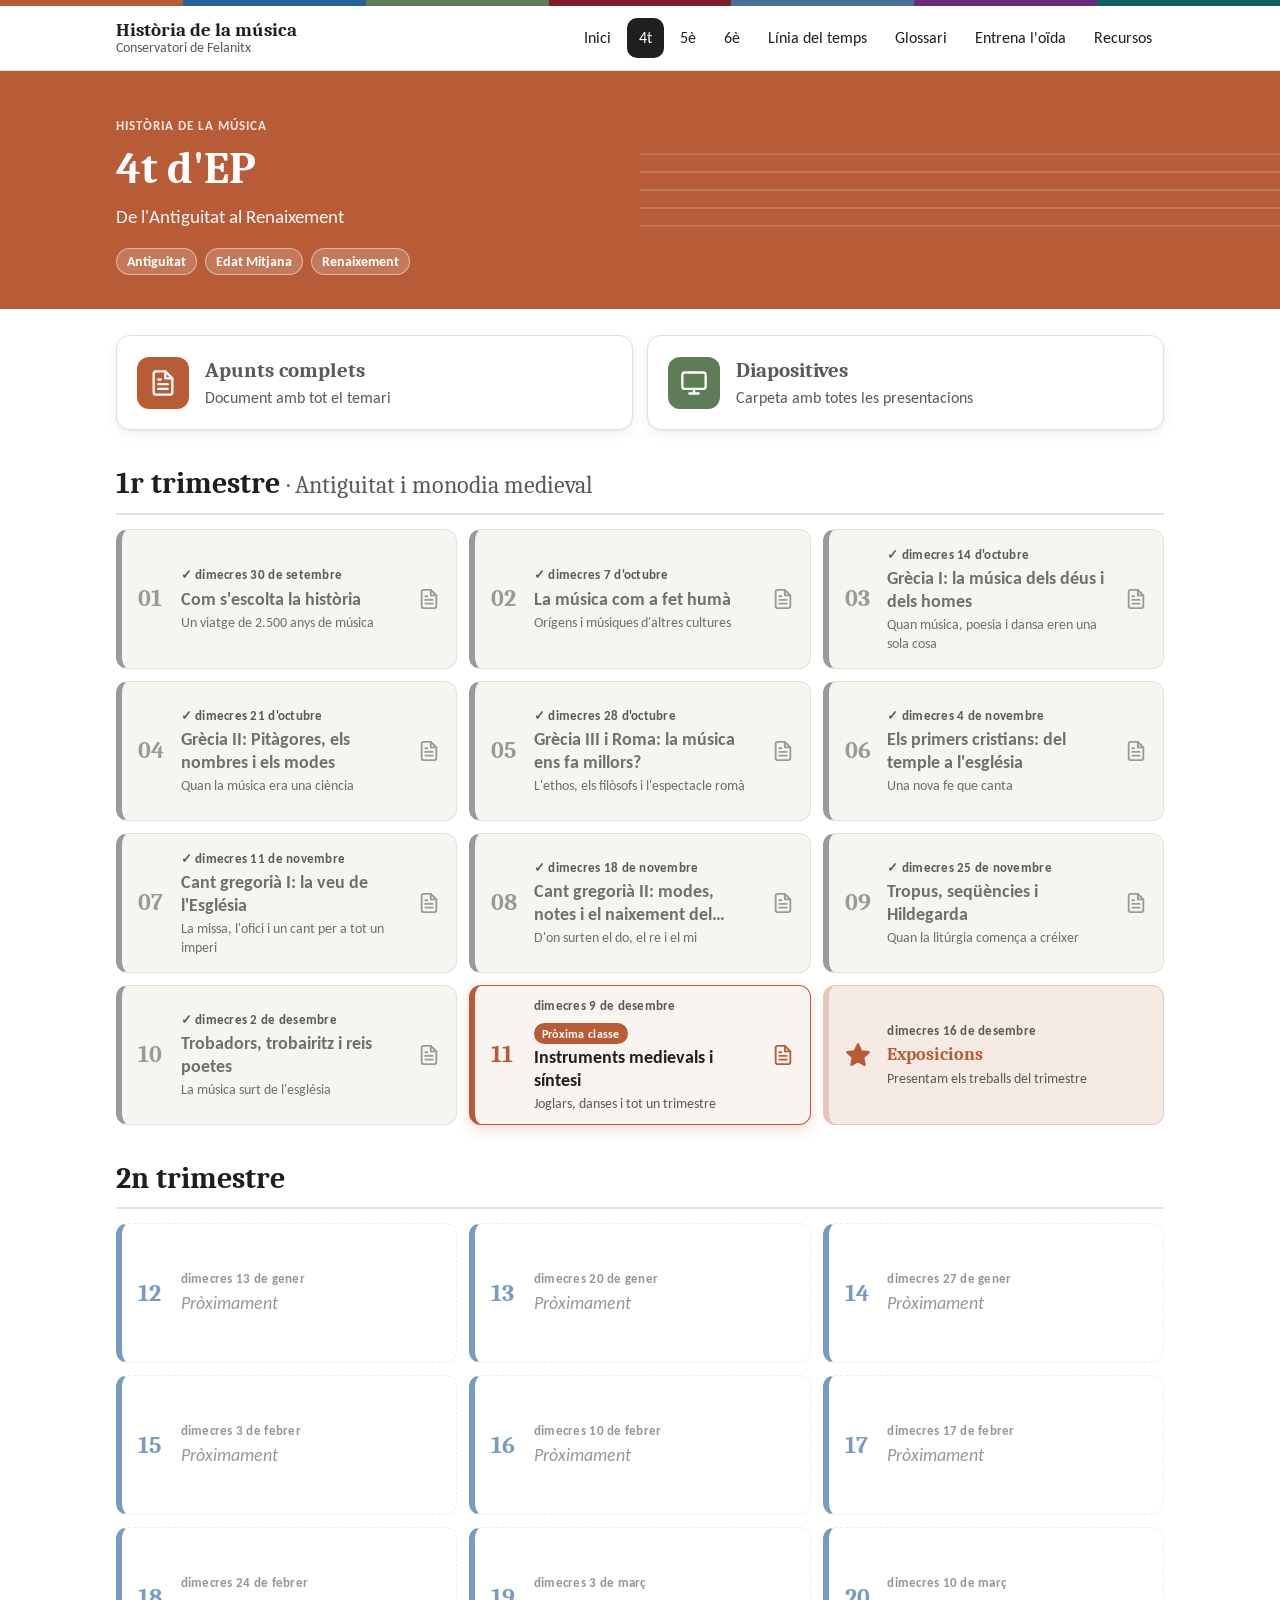
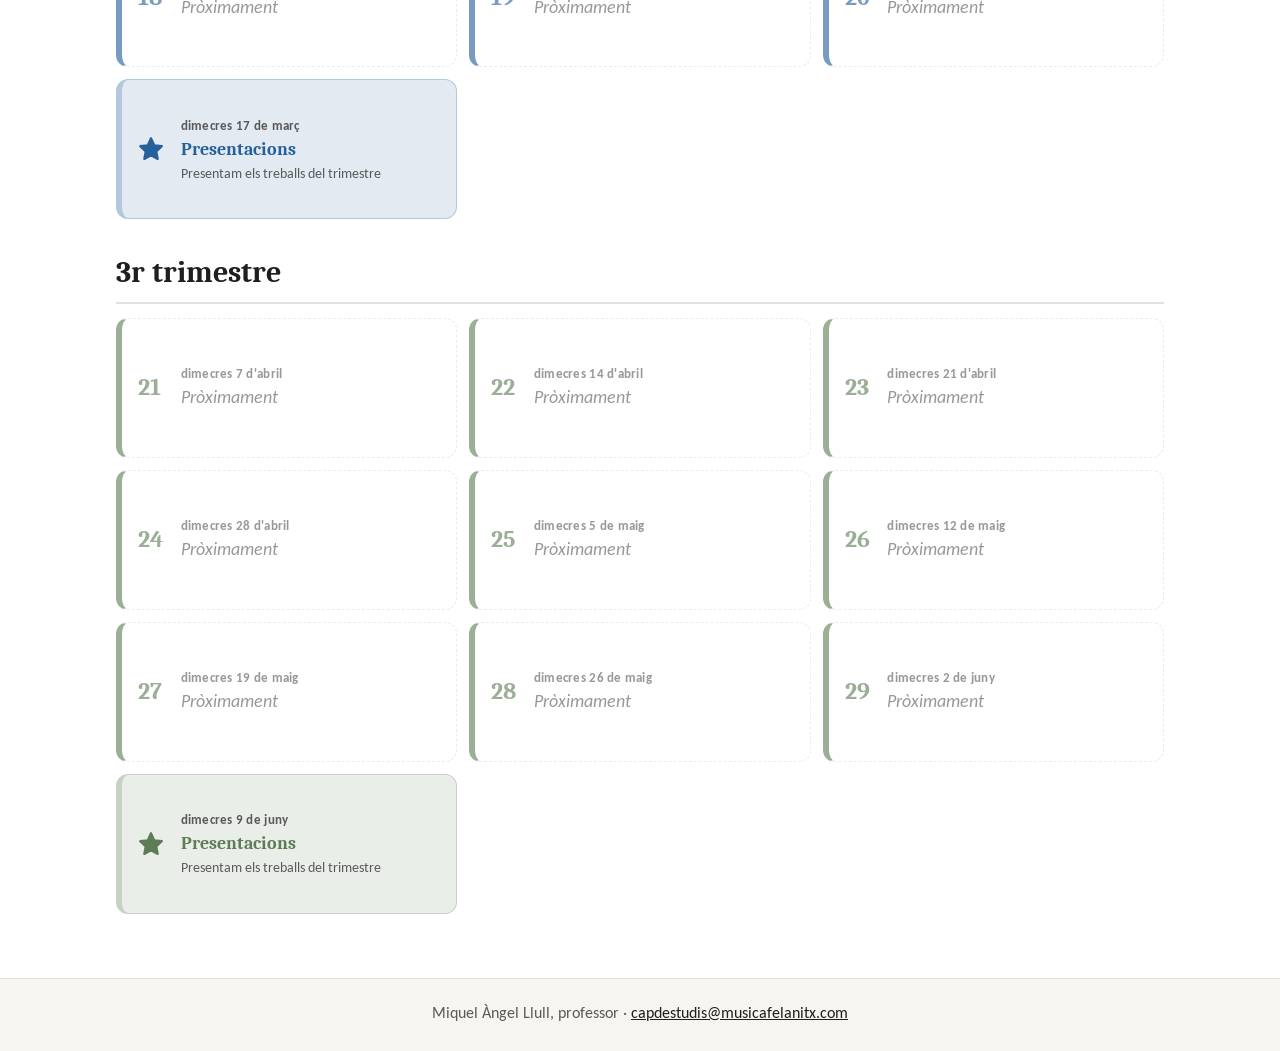
==== commit 7e47132e: "Treu el botó de diapositives de cada trimestre Co-Authored-By: Claude Opus 5.5 <noreply@anthropic.co" ====
--- a/4t.html
+++ b/4t.html
@@ -13,8 +13,8 @@
   <link rel="preconnect" href="https://fonts.googleapis.com">
   <link rel="preconnect" href="https://fonts.gstatic.com" crossorigin>
   <link href="https://fonts.googleapis.com/css2?family=Caladea:wght@400;700&family=Carlito:ital,wght@0,400;0,700;1,400&display=swap" rel="stylesheet">
-  <link rel="stylesheet" href="css/estils.css?v=10">
-  <script src="js/app.js?v=10" defer></script>
+  <link rel="stylesheet" href="css/estils.css?v=11">
+  <script src="js/app.js?v=11" defer></script>
 </head>
 <body data-pagina="curs" data-curs="4t">
 
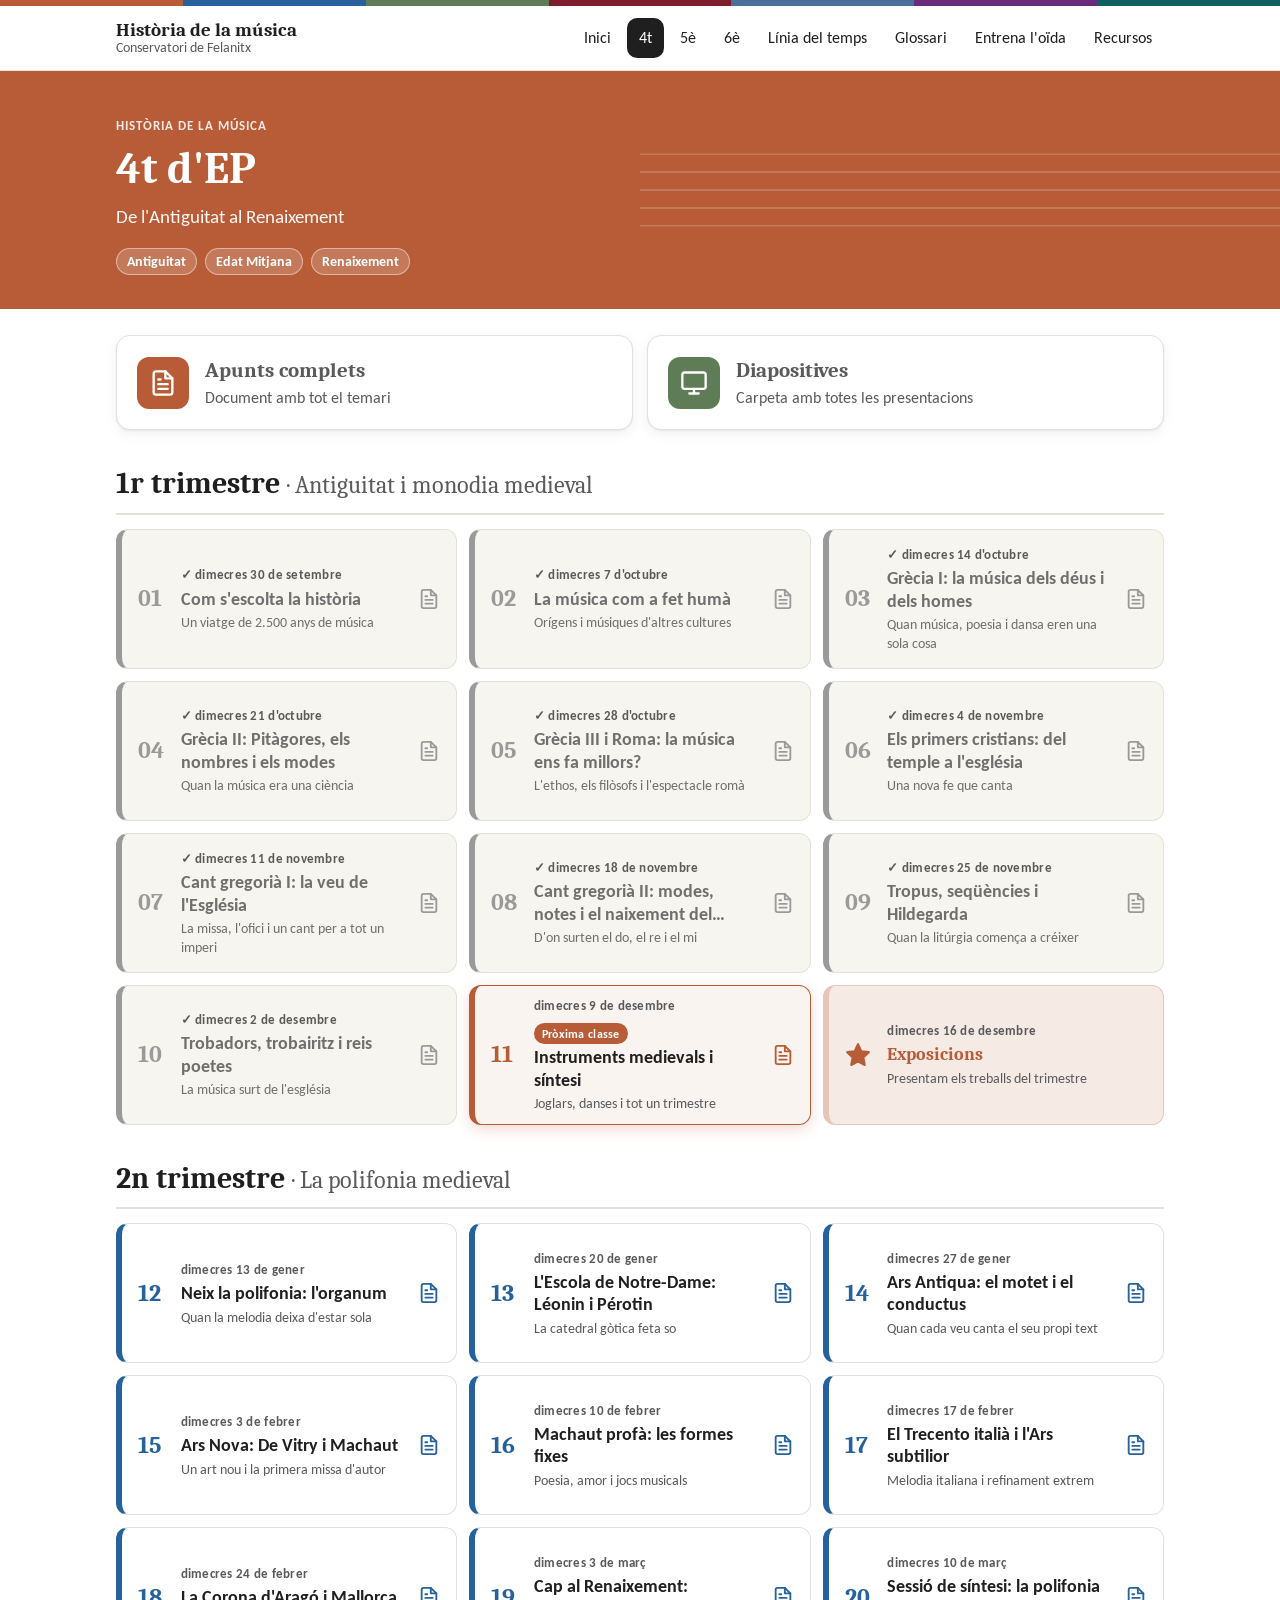
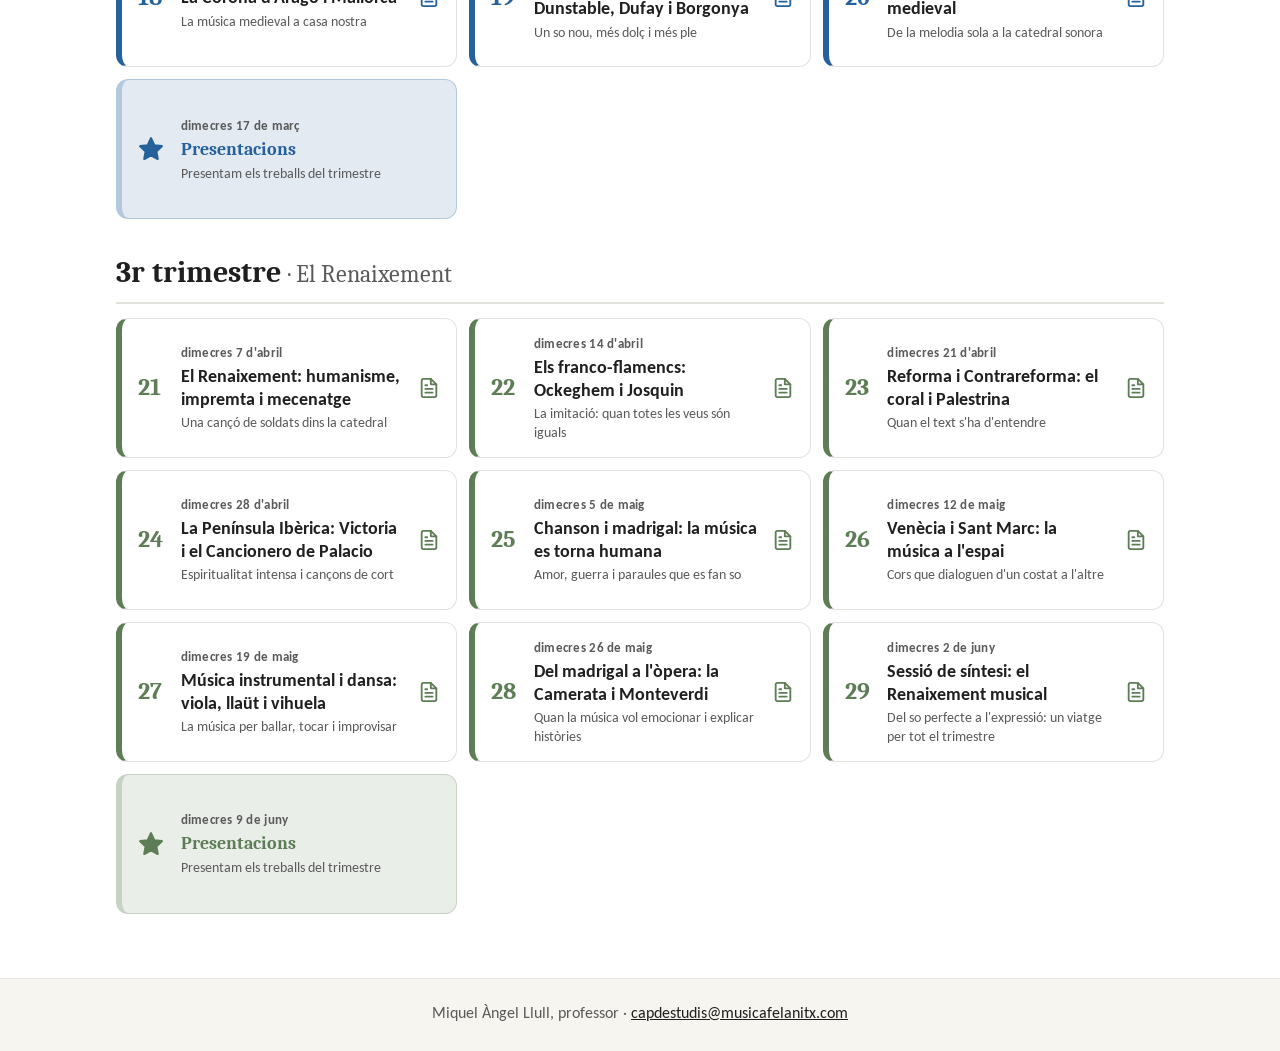
==== commit 31b87842: "2n i 3r trimestre: títols, temes i apunts de totes les sessions Co-Authored-By: Claude Opus 5.5 <nor" ====
--- a/4t.html
+++ b/4t.html
@@ -13,8 +13,8 @@
   <link rel="preconnect" href="https://fonts.googleapis.com">
   <link rel="preconnect" href="https://fonts.gstatic.com" crossorigin>
   <link href="https://fonts.googleapis.com/css2?family=Caladea:wght@400;700&family=Carlito:ital,wght@0,400;0,700;1,400&display=swap" rel="stylesheet">
-  <link rel="stylesheet" href="css/estils.css?v=11">
-  <script src="js/app.js?v=11" defer></script>
+  <link rel="stylesheet" href="css/estils.css?v=13">
+  <script src="js/app.js?v=13" defer></script>
 </head>
 <body data-pagina="curs" data-curs="4t">
 
--- a/css/estils.css
+++ b/css/estils.css
@@ -163,90 +163,48 @@
 .menu a[aria-current="page"] { background: var(--text); color: #fff; }
 .fons-menu { display: none; }
 
-/* Menú del mòbil: un panell amb els cursos en color i la resta amb icona */
+/* Menú del mòbil: una llista senzilla que es desplega sota la capçalera */
 @media (max-width: 960px) {
   .boto-menu { display: grid; }
   .menu {
     display: none;
-    position: fixed;
-    left: 0; right: 0;
-    top: var(--alt-capcalera, 71px);
-    max-height: calc(100dvh - var(--alt-capcalera, 71px));
-    overflow-y: auto;
+    position: absolute;
+    left: 0; right: 0; top: 100%;
     flex-direction: column;
     align-items: stretch;
     gap: 0;
-    padding: 18px 16px 22px;
+    padding: 6px 16px 14px;
     background: var(--fons);
-    border-top: 1px solid var(--linia);
-    box-shadow: 0 18px 40px rgba(0,0,0,.18);
-    border-radius: 0 0 20px 20px;
-    z-index: 30;
+    border-bottom: 1px solid var(--linia);
+    box-shadow: 0 10px 24px rgba(0,0,0,.12);
   }
-  .menu.obert { display: flex; animation: baixa .22s ease; }
-  @keyframes baixa { from { opacity: 0; transform: translateY(-8px); } }
-  .fons-menu {
+  .menu.obert { display: flex; }
+  .menu-grup ul { flex-direction: column; gap: 0; }
+  .menu-grup + .menu-grup { border-top: 1px solid var(--linia); }
+  .menu a {
+    display: flex; align-items: center; gap: 12px;
+    padding: 12px 8px;
+    font-size: 1.08rem; font-weight: 700;
+    white-space: normal;
+    border-radius: 10px;
+  }
+  .menu a[aria-current="page"] { background: var(--fons-suau); color: var(--text); }
+  .menu-icona {
     display: block;
-    position: fixed; inset: 0;
-    top: var(--alt-capcalera, 71px);
-    background: rgba(20, 18, 15, .4);
-    z-index: 25;
-  }
-  .fons-menu[hidden] { display: none !important; }
-  .menu-obert, .menu-obert body { overflow: hidden; }
-
-  .menu-etiqueta {
-    display: block;
-    margin: 18px 4px 8px;
-    font-size: .75rem; font-weight: 700;
-    letter-spacing: .1em; text-transform: uppercase;
+    width: 22px; height: 22px;
+    flex-shrink: 0;
     color: var(--text-suau);
   }
-  .menu-grup ul { flex-direction: column; gap: 2px; }
-  .menu a {
-    display: flex; align-items: center; gap: 14px;
-    padding: 12px;
-    border-radius: 14px;
-    font-size: 1.08rem;
-    white-space: normal;
+  /* Cursos: un quadradet amb el color de cada curs */
+  .menu a.menu-curs::before {
+    content: "";
+    width: 22px; height: 22px; flex-shrink: 0;
+    border-radius: 6px;
+    background: var(--color);
   }
-  .menu a:hover { background: var(--fons-suau); }
-  .menu a[aria-current="page"] { background: var(--fons-suau); color: var(--text); box-shadow: inset 4px 0 0 var(--text); }
-  .menu-icona {
-    display: block;
-    width: 40px; height: 40px; padding: 9px;
-    flex-shrink: 0;
-    border-radius: 12px;
-    background: var(--fons-suau);
-    color: var(--text);
-  }
-  .menu a[aria-current="page"] .menu-icona { background: var(--text); color: #fff; }
-  .menu-text { display: flex; flex-direction: column; font-weight: 700; line-height: 1.2; }
-  .menu small { display: block; font-weight: 400; font-size: .88rem; color: var(--text-suau); margin-top: 2px; }
-
-  /* Cursos: tres rajoles de color */
-  .menu-cursos ul { display: grid; grid-template-columns: repeat(3, 1fr); gap: 8px; }
-  .menu a.menu-curs {
-    flex-direction: column; align-items: flex-start; justify-content: flex-end; gap: 2px;
-    min-height: 84px;
-    padding: 12px;
-    background: var(--color);
-    color: #fff;
-  }
-  .menu a.menu-curs:hover { filter: brightness(1.1); background: var(--color); }
-  .menu a.menu-curs .menu-text { font-family: var(--serif); font-size: 1.7rem; line-height: 1; }
-  .menu a.menu-curs small { color: rgba(255,255,255,.88); font-size: .78rem; }
-  .menu a.menu-curs[aria-current="page"] { box-shadow: inset 0 0 0 3px rgba(255,255,255,.75); color: #fff; background: var(--color); }
-
-  .menu-peu {
-    display: block;
-    margin: 20px 4px 0;
-    padding-top: 14px;
-    border-top: 1px solid var(--linia);
-    font-size: .85rem; color: var(--text-suau);
-  }
-}
-@media (prefers-reduced-motion: reduce) { .menu.obert { animation: none; } }
+  .menu a.menu-curs small { display: inline; font-weight: 400; font-size: .92rem; color: var(--text-suau); margin-left: auto; }
+}
+
 
 /* ---------- Peu ---------- */
 .peu {
